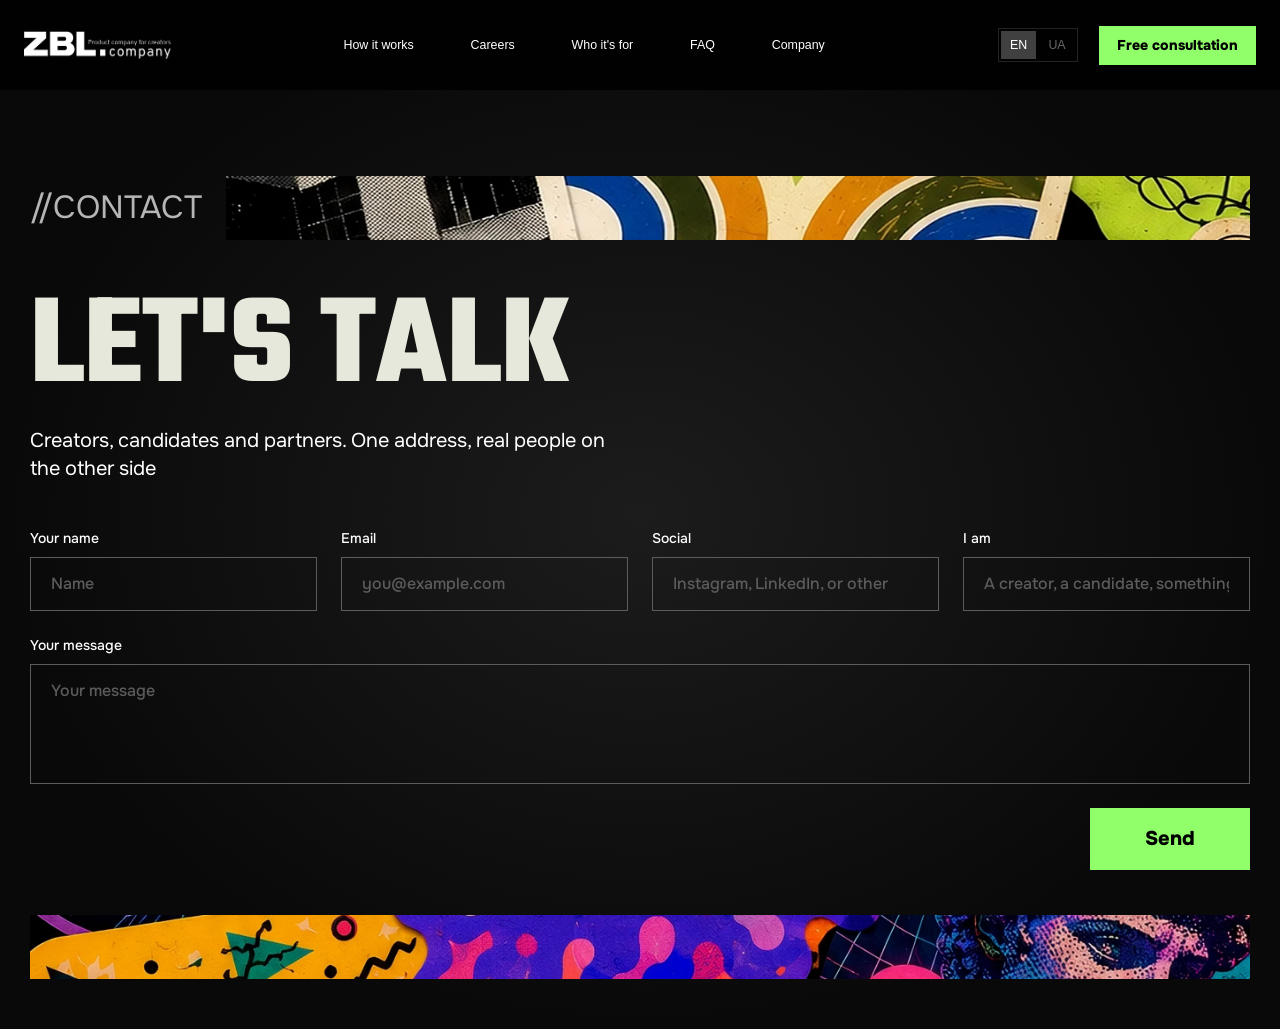
==== contact/index.html @ d1fa13d4 "fddf" ====
<!DOCTYPE html>
<html lang="en">
<head>
    <meta charset="UTF-8">
    <meta name="viewport" content="width=device-width, initial-scale=1.0, viewport-fit=cover">
    <link rel="preconnect" href="https://fonts.googleapis.com">
    <link rel="preconnect" href="https://fonts.gstatic.com" crossorigin>
    <link href="https://fonts.googleapis.com/css2?family=Onest:wght@400;700;800&family=Overpass:wght@300;400&family=Teko:wght@700&display=swap" rel="stylesheet">
    <link rel="stylesheet" href="../css/nullStyle.css">
    <link rel="stylesheet" href="../css/anim.css">
    <link rel="stylesheet" href="./css/main.css">
    <link rel="stylesheet" href="../css/main.css">
    <title>ZBL</title>
</head>
<body>
    <div class="wrapper">
        <header class="s1__header">
      <img class="s1__logo" src="../images/img1.webp" alt="ZBL Company">
      
      <!-- Desktop Navigation -->
      <nav class="s1__nav">
        <a href="#how_it_works" class="s1__nav-link">How it works</a>
        <a href="#careers" class="s1__nav-link">Careers</a>
        <a href="#who_for" class="s1__nav-link">Who it's for</a>
        <a href="#faq" class="s1__nav-link">FAQ</a>
        <a href="#company" class="s1__nav-link">Company</a>
      </nav>

      <div class="s1__header-actions">
        <!-- Desktop Language Switcher -->
        <div class="s1__lang">
          <div class="s1__lang-item s1__lang-item--active">EN</div>
          <div class="s1__lang-item">ua</div>
        </div>
        
        <button class="s1__btn-small magnetic">Free consultation</button>
        
        <!-- Mobile Menu Button -->
        <button class="s1__menu-btn" id="openMobileMenu">
          <span></span><span></span><span></span>
        </button>
      </div>
    </header>

<section class="c-contact">
  <div class="c-contact__inner">
    
    <div class="c-contact__decor">
      <span class="c-contact__tag">//contact</span>
      <picture class="c-contact__line-pic">
        <source media="(min-width: 864px)" srcset="../images/f2.webp">
        <img src="../images/f1.webp" alt="line" class="c-contact__line-img">
      </picture>
    </div>

    <div class="c-contact__content">
      
      <div class="c-contact__text-wrap">
        <h1 class="c-contact__title">let's talk</h1>
        <p class="c-contact__desc">Creators, candidates and partners. One address, real people on the other side</p>
      </div>

      <form class="c-contact__form" id="contactForm">
        
        <div class="c-contact__form-grid">
          <div class="c-contact__field">
            <label class="c-contact__label">Your name</label>
            <input type="text" class="c-contact__input" id="cName" placeholder="Name" required>
          </div>
          
          <div class="c-contact__field">
            <label class="c-contact__label">Email</label>
            <input type="email" class="c-contact__input" id="cEmail" placeholder="you@example.com" required>
          </div>
          
          <div class="c-contact__field">
            <label class="c-contact__label">Social</label>
            <input type="text" class="c-contact__input" id="cSocial" placeholder="Instagram, LinkedIn, or other" required>
          </div>
          
          <div class="c-contact__field">
            <label class="c-contact__label">I am</label>
            <input type="text" class="c-contact__input" id="cRole" placeholder="A creator, a candidate, something else" required>
          </div>
        </div>

        <div class="c-contact__field c-contact__field--full">
          <label class="c-contact__label">Your message</label>
          <textarea class="c-contact__input c-contact__textarea" id="cMessage" placeholder="Your message" required></textarea>
        </div>

        <div class="c-contact__submit-wrap">
          <button type="submit" class="c-contact__btn" id="contactSubmitBtn">Send</button>
        </div>
        
        <div class="c-contact__success-msg" id="contactSuccessMsg" style="display: none;">
          ✅ Your message has been sent successfully!
        </div>
      </form>

    </div>

    <div class="c-contact__decor c-contact__decor--bottom">
      <img src="../images/f1.webp" alt="line" class="c-contact__line-img">
    </div>

  </div>
</section>
    </div>

    <script src="../js/form.js"></script>
    <script src="../js/menu.js"></script>
    <script src="../js/anim.js"></script>
    <script src="../js/lang.js"></script>
</body>
</html>
---- css/nullStyle.css ----
/* =========================
   1. Box sizing
   ========================= */
*,
*::before,
*::after {
  box-sizing: border-box;
}

/* =========================
   2. Remove default margins
   ========================= */
* {
  margin: 0;
  padding: 0;
}

/* =========================
   3. HTML & body defaults
   ========================= */
html {
  height: 100%;
  -webkit-text-size-adjust: 100%;
  scroll-behavior: smooth;
}

body {
  min-height: 100%;
  background-color: #000000;
  line-height: 1.5;
  margin: 0;
  font-family: 'Source Sans 3', sans-serif;
  padding: 0;
  text-rendering: optimizeSpeed;
  -webkit-font-smoothing: antialiased;
}



/* =========================
   4. Media elements
   ========================= */
img,
picture,
video,
canvas,
svg {
  display: block;
  max-width: 100%;
  height: auto;
}

/* =========================
   5. Forms
   ========================= */
input,
button,
textarea,
select {
  font: inherit;
  color: inherit;
  background: none;
  border: none;
  outline: none;
}

button {
  cursor: pointer;
  
}

textarea {
  resize: vertical;
}

/* =========================
   6. Links
   ========================= */
a {
  color: inherit;
  text-decoration: none;
  
}

/* =========================
   7. Lists
   ========================= */
ul,
ol {
  list-style: none;
}

/* =========================
   8. Headings & text
   ========================= */
  h1{
    font-size: inherit;
    font-weight: inherit;
    
  }
 h2, h3, h4, h5, h6 {
  font-size: inherit;
  font-weight: inherit;
  
}


span{
  
}

p {
  overflow-wrap: break-word;
  
}

/* =========================
   9. Tables
   ========================= */
table {
  border-collapse: collapse;
  border-spacing: 0;
}

/* =========================
   10. Accessibility & UX
   ========================= */
:focus-visible {
  outline: 2px solid currentColor;
  outline-offset: 2px;
}

/* =========================
   11. Reduced motion
   ========================= */
@media (prefers-reduced-motion: reduce) {
  *,
  *::before,
  *::after {
    animation-duration: 0.01ms !important;
    animation-iteration-count: 1 !important;
    transition-duration: 0.01ms !important;
    scroll-behavior: auto !important;
  }
}


.wrapper{
  margin: 0 auto;
  display: flex;
  flex-direction: column;
  width: 100%;
  /* max-width: 1440px; */
  justify-content: center;
}


/* =========================================
   MOBILE BUTTON FLASH EFFECT
   ========================================= */
/* Застосовуємо ТІЛЬКИ для пристроїв із тачскріном (телефони/планшети) */
@media (hover: none) {
  
  button, 
  [class*="__btn"] {
    /* Робимо перехід дуже швидким (0.1с) */
    transition: background-color 0.1s ease, color 0.1s ease !important;
    
    /* Прибираємо стандартне напівпрозоре сіре підсвічування на iOS/Android */
    -webkit-tap-highlight-color: transparent; 
  }

  /* Стан у момент самого торкання пальцем */
  button:active, 
  [class*="__btn"]:active {
    background-color: #ffffff !important;
    color: #000000 !important; /* Текст стає чорним, щоб читався на білому тлі */
    
    /* Додаємо легке збільшення або зменшення (за бажанням, можна прибрати) */
    transform: scale(0.98) !important; 
  }
  
}
---- css/anim.css ----
.s1__row--top,
.s1__row--bottom,
.s1__hero-line--light,
.s1__hero-line--green > span,
.s1__hero-icon,
.s1__footer,
.s1__header {
  opacity: 0;
  will-change: transform, opacity;
}

.s1__hero-line--green > span {
  display: inline-block;
}

@keyframes slideFromRight {
  0% { opacity: 0; transform: translateX(60px); }
  100% { opacity: 1; transform: translateX(0); }
}

@keyframes slideFromLeft {
  0% { opacity: 0; transform: translateX(-60px); }
  100% { opacity: 1; transform: translateX(0); }
}

@keyframes fadeScaleIn {
  0% { opacity: 0; transform: scale(0.95); }
  100% { opacity: 1; transform: scale(1); }
}

@keyframes simpleFadeIn {
  0% { opacity: 0; }
  100% { opacity: 1; }
}

.s1__row--top {
  animation: slideFromRight 0.6s cubic-bezier(0.2, 0.8, 0.2, 1) forwards;
}

.s1__row--bottom {
  animation: slideFromLeft 0.6s cubic-bezier(0.2, 0.8, 0.2, 1) forwards;
}

.s1__hero-line--light {
  animation: fadeScaleIn 0.5s cubic-bezier(0.2, 0.8, 0.2, 1) 0.3s forwards;
}

.s1__hero-line--green > span {
  animation: fadeScaleIn 0.5s cubic-bezier(0.2, 0.8, 0.2, 1) 0.5s forwards;
}

.s1__hero-icon {
  animation: simpleFadeIn 0.5s ease-out 0.7s forwards;
  transition: color 0.3s ease, transform 0.6s cubic-bezier(0.4, 0, 0.2, 1); 
}

.s1__footer,
.s1__header {
  animation: simpleFadeIn 0.6s ease-out 0.9s forwards;
}

.s1__hero-icon:hover {
  transform: rotate(360deg);
}


/* Початковий (прихований) стан для всіх ваших заголовків */
.s3__header,
.s5__timeline-header,
.s6__header,
.s9__header-left,
.s10__text-default {
  opacity: 0;
  transform: translateY(30px); /* Зсув вниз, щоб потім виїхати вгору */
  transition: opacity 0.8s ease-out, transform 0.8s ease-out;
  will-change: opacity, transform; /* Оптимізація для браузера */
}

/* Стан після появи на екрані (цей клас додасть JavaScript) */
.s3__header.is-visible,
.s5__timeline-header.is-visible,
.s6__header.is-visible,
.s9__header-left.is-visible,
.s10__text-default.is-visible {
  opacity: 1;
  transform: translateY(0);
}










/* Початковий стан для карток та картинок */
.fade-element {
  opacity: 0;
  transform: translateY(40px);
  /* Плавний перехід для прозорості та позиції */
  transition: opacity 0.7s cubic-bezier(0.25, 1, 0.5, 1), 
              transform 0.7s cubic-bezier(0.25, 1, 0.5, 1);
  will-change: opacity, transform;
}

/* Стан, коли елемент потрапляє у видиму зону екрана */
.fade-element.is-visible {
  opacity: 1;
  transform: translateY(0);
}






/* Базовое состояние для всех анимируемых элементов секции */
.s4-anim {
  opacity: 0;
  will-change: opacity, transform;
  /* Плавный переход длительностью 0.8 сек */
  transition: opacity 0.8s cubic-bezier(0.25, 1, 0.5, 1), 
              transform 0.8s cubic-bezier(0.25, 1, 0.5, 1);
}

/* Мягкое смещение для текста и заголовков */
.s4__title.s4-anim,
.s4__subtitle.s4-anim,
.s4__text.s4-anim,
.s4__stats.s4-anim,
.s4__footer-text.s4-anim {
  transform: translateY(30px);
}

/* Скриншот выезжает снизу с большего расстояния, чтобы подчеркнуть эффект */
.s4__visual.s4-anim {
  transform: translateY(100px);
}

/* Состояние, когда секция появляется на экране */
.s4-anim.is-visible {
  opacity: 1;
  transform: translateY(0);
}

/* --- ПОСЛЕДОВАТЕЛЬНОСТЬ (ЗАДЕРЖКИ) --- */

/* 1. Слово Zubalenok появляется первым (без задержки) */
.s4__title.s4-anim.is-visible { 
  transition-delay: 0s; 
}

/* 2. Сразу после него — подзаголовок */
.s4__subtitle.s4-anim.is-visible { 
  transition-delay: 0.3s; 
}

/* 3. Текст и скриншот появляются одновременно после подзаголовка */
.s4__text.s4-anim.is-visible,
.s4__visual.s4-anim.is-visible { 
  transition-delay: 0.6s; 
}

/* (Дополнительно) Статистика и футер появляются в самом конце */
.s4__stats.s4-anim.is-visible { 
  transition-delay: 1s; 
}
.s4__footer-text.s4-anim.is-visible { 
  transition-delay: 1.2s; 
}




/* 1. Налаштовуємо плавність для картки */
.s9__card {
  transition: transform 0.4s cubic-bezier(0.25, 1, 0.5, 1);
  will-change: transform;
}

/* 2. Ефект при наведенні (ПК) АБО при додаванні класу (Мобайл) */
.s9__card:hover,
.s9__card.is-active {
  transform: scale(1.03);
}

/* 3. Налаштовуємо плавність для іконки */
.s9__icon {
  transition: transform 0.6s cubic-bezier(0.4, 0, 0.2, 1);
  will-change: transform;
}

/* 4. Обертання іконки */
.s9__card:hover .s9__icon,
.s9__card.is-active .s9__icon {
  transform: rotate(360deg);
}

/* Базовий стан для анімації (прихований, зсунутий вправо) */
.s7__item-anim {
  opacity: 0;
  transform: translateX(60px); /* Зсув вправо на 60 пікселів */
  transition: opacity 0.7s cubic-bezier(0.25, 1, 0.5, 1), 
              transform 0.7s cubic-bezier(0.25, 1, 0.5, 1);
  will-change: opacity, transform;
}

/* Стан, коли елемент з'являється на екрані (видимий, на своєму місці) */
.s7__item-anim.is-visible {
  opacity: 1;
  transform: translateX(0);
}




/* Базовий стан для анімації елементів у секції 8 */
.s8-anim {
  opacity: 0;
  transform: translateY(30px); /* Елементи злегка опущені вниз */
  transition: opacity 0.8s cubic-bezier(0.25, 1, 0.5, 1), 
              transform 0.8s cubic-bezier(0.25, 1, 0.5, 1);
  will-change: opacity, transform;
}

/* Стан, коли секція потрапляє на екран */
.s8-anim.is-visible {
  opacity: 1;
  transform: translateY(0);
}

/* --- ПОСЛІДОВНІСТЬ (Затримки) --- */

/* 1. Тег з'являється першим (без затримки) */
.s8__tag.s8-anim.is-visible { 
  transition-delay: 0s; 
}

/* 2. Заголовок одразу за ним */
.s8__title.s8-anim.is-visible { 
  transition-delay: 0.2s; 
}

/* 3. Текст під заголовком */
.s8__desc.s8-anim.is-visible { 
  transition-delay: 0.4s; 
}

/* 4. Кнопка з'являється найостаннішою */
.s8__btn.s8-anim.is-visible { 
  transition-delay: 0.7s; 
}
---- contact/css/main.css ----
.c-contact {
  width: 100%;
  background: radial-gradient(ellipse 50% 50% at 50% 50%, #1C1C1C 0%, #090909 100%);
  font-family: 'Onest', sans-serif;
  display: flex;
  justify-content: center;
  box-sizing: border-box;
  overflow: hidden;
  
  /* Мобільна мінімальна висота (щоб заповнювало екран) */
  min-height: clamp(692px, 216vw, 926px);
  
  /* Відступ зверху великий, щоб не перекривало абсолютну шапку */
  padding: clamp(100px, 20vw, 130px) clamp(24px, 5.6vw, 30px) clamp(45px, 10.5vw, 50px);
}

.c-contact__inner {
  width: 100%;
  max-width: 1380px; /* Трохи менше 1440, як на макеті */
  display: flex;
  flex-direction: column;
  justify-content: space-between;
  gap: clamp(35px, 8vw, 45px);
  box-sizing: border-box;
}

/* =========================================
   DECOR (ТЕГ + ЛІНІЯ)
   ========================================= */
.c-contact__decor {
  display: flex;
  align-items: center;
  gap: clamp(14px, 3.2vw, 24px);
  width: 100%;
}

.c-contact__decor--bottom {
  display: none; /* Ховаємо нижню лінію на мобайлі */
}

.c-contact__tag {
  color: rgba(255, 255, 255, 0.70);
  font-size: clamp(20px, 4.6vw, 32px);
  text-transform: uppercase;
  text-align: right;
  flex-shrink: 0;
}

.c-contact__line-pic {
  flex: 1;
  min-width: 0;
  display: flex;
}

.c-contact__line-img {
  width: 100%;
  height: clamp(26px, 6vw, 41px); 
  object-fit: cover;
  display: block;
}

/* =========================================
   TEXT & FORM CONTENT
   ========================================= */
.c-contact__content {
  display: flex;
  flex-direction: column;
  gap: clamp(24px, 6vw, 45px);
  width: 100%;
}

.c-contact__text-wrap {
  display: flex;
  flex-direction: column;
}

.c-contact__title {
  color: #E6E8DB;
  font-family: 'Teko', sans-serif;
  font-weight: 700;
  text-transform: uppercase;
  margin: 0;
  font-size: clamp(65px, 15vw, 130px);
  line-height: 0.85;
}

.c-contact__desc {
  color: #fff;
  font-weight: 400;
  margin: 0;
  margin-top: clamp(8px, 2vw, 12px);
  font-size: clamp(16px, 3.7vw, 20px);
  line-height: 1.4;
  max-width: 600px;
}

/* Форма */
.c-contact__form {
  display: flex;
  flex-direction: column;
  gap: clamp(14px, 3.2vw, 24px);
  width: 100%;
}

.c-contact__form-grid {
  display: grid;
  grid-template-columns: 1fr; /* На мобайлі 1 колонка */
  gap: clamp(14px, 3.2vw, 24px);
}

.c-contact__field {
  display: flex;
  flex-direction: column;
  gap: 8px;
}

.c-contact__label {
  color: #fff;
  font-size: 14px;
  font-weight: 500;
}

.c-contact__input {
  background: transparent;
  border: 1px solid #5C5C5C;
  color: #fff;
  font-family: 'Onest', sans-serif;
  font-size: 16px;
  font-weight: 500;
  padding: 14px 20px;
  outline: none;
  width: 100%;
  box-sizing: border-box;
  transition: border-color 0.3s ease;
}

.c-contact__input::placeholder {
  color: #5C5C5C;
}

.c-contact__input:focus {
  border-color: #91FF6A;
}

.c-contact__textarea {
  resize: none;
  min-height: clamp(80px, 20vw, 120px);
}

/* Обгортка для кнопки (щоб позиціонувати на ПК) */
.c-contact__submit-wrap {
  display: flex;
  width: 100%;
}

.c-contact__btn {
  background: #91FF6A;
  color: #000;
  font-family: 'Onest', sans-serif;
  font-weight: 800;
  font-size: 20px;
  padding: 16px 55px;
  border: none;
  cursor: pointer;
  transition: background 0.3s ease, opacity 0.3s ease;
  width: 100%;
  display: inline-flex;
  justify-content: center;
  align-items: center;
}

.c-contact__btn:disabled {
  opacity: 0.7;
  cursor: not-allowed;
}

.c-contact__success-msg {
  color: #91FF6A;
  font-size: 16px;
  font-weight: 700;
  text-align: center;
  padding-top: 10px;
}


/* =========================================
   DESKTOP (від 864px та вище)
   ========================================= */
@media (min-width: 864px) {
  
  .c-contact {
    /* Підганяємо відступи під десктопний макет */
    padding: 176px 30px 50px 30px; 
    min-height: 100vh;
  }

  .c-contact__inner {
    height: 100%;
    justify-content: space-between;
  }

  .c-contact__title {
    line-height: 1; /* Робимо рівніше вирівнювання літер */
  }

  .c-contact__form-grid {
    /* МАГІЯ ПК: 4 колонки в один ряд! */
    grid-template-columns: repeat(4, 1fr);
  }

  .c-contact__submit-wrap {
    /* Кнопка на десктопі притиснута до правого краю */
    justify-content: flex-end; 
  }

  .c-contact__btn {
    width: auto; /* Скидаємо 100% ширину на ПК */
  }

  .c-contact__decor--bottom {
    /* Показуємо нижню лінію тільки на ПК */
    display: flex; 
  }

  .c-contact__line-img {
     /* Десктопна висота картинки-лінії */
     height: clamp(40px, 5vw, 82px);
  }
  
  .c-contact__success-msg {
    text-align: right;
  }
}
---- css/main.css ----
.s1 {
  width: 100%;
  margin: 0 auto;
  display: flex;
  flex-direction: column;
  font-family: 'Onest', sans-serif;
  background-color: #000;
}

/* Базовий клас для елементів-магнітів */
.magnetic {
  display: inline-block; /* Або flex/block, головне щоб елемент мав фізичні розміри */
  will-change: transform;
  /* Плавне повернення з ефектом легкого відскоку */
  transition: transform 0.4s cubic-bezier(0.175, 0.885, 0.32, 1.275);
}

/* Цей клас додається через JS, коли курсор рухається по елементу. 
   Ми прискорюємо транзишн, щоб елемент не "відставав" від курсора */
.magnetic.is-moving {
  transition: transform 0.1s ease-out;
}

.s1__hero-wrapper {
  background: radial-gradient(ellipse 50% 50% at 50% 50%, #1C1C1C 0%, #090909 100%);
  padding: 110px clamp(18px, 5.6vw, 24px) clamp(33.6px, 10.51vw, 45px);
  display: flex;
  flex-direction: column;
  justify-content: space-between;
  min-height: clamp(692px, 216.35vw, 926px);
  overflow: hidden;
}

.s1__header {
    display: flex;
    justify-content: space-between;
    align-items: center;
    width: 100%;
    position: fixed;
    top: 0;
    left: 0;
    z-index: 99;
    
    /* Додаємо box-sizing, щоб висота рахувалася разом з паддінгами */
    box-sizing: border-box;
    
    /* Зверху: системний відступ, по боках: ваш clamp, знизу: 0 */
    padding: env(safe-area-inset-top) clamp(18px, 5.6vw, 24px) 0;
    
    background-color: #000000de;
    backdrop-filter: blur(10px);
    
    /* Загальна висота = ваші 80px + висота "чубчика" iPhone */
    height: calc(80px + env(safe-area-inset-top));
}

.s1__nav, .s1__lang {
  display: none;
}

.s1__logo {
  height: clamp(20px, 6.3vw, 27px);
  object-fit: contain;
}

.s1__header-actions {
  display: flex;
  align-items: center;
  gap: clamp(3px, 0.93vw, 4px);
}

.s1__btn-small {
  background: #91FF6A;
  color: #000;
  font-size: clamp(10.5px, 3.27vw, 14px);
  font-family: 'Onest', sans-serif;
  font-weight: 800;
  padding: clamp(7.5px, 2.33vw, 10px) clamp(10.5px, 3.27vw, 14px);
  border: none;
  cursor: pointer;
  display: flex;
  justify-content: center;
  align-items: center;
}

.s1__menu-btn {
  width: clamp(28px, 8.87vw, 38px);
  height: clamp(28px, 8.87vw, 38px);
  background: #404040;
  border: none;
  display: flex;
  flex-direction: column;
  justify-content: center;
  align-items: center;
  gap: clamp(3.7px, 1.16vw, 5px);
  cursor: pointer;
  padding: 0;
}

.s1__menu-btn span {
  width: clamp(13.5px, 4.2vw, 18px);
  height: 2px;
  background: #fff;
  display: block;
}

.s1__hero-content {
  display: flex;
  flex-direction: column;
  gap: clamp(26px, 8.17vw, 35px);
  margin: clamp(30px, 9.34vw, 40px) 0;
}

.s1__row {
  display: flex;
  align-items: center;
  gap: clamp(10.5px, 3.27vw, 14px);
  width: 100%;
}

.s1__row-text {
  flex: 1 1 0;
  color: #fff;
  font-size: clamp(15px, 4.67vw, 20px);
  font-weight: 400;
  line-height: 1.25;
}

.s1__row-text strong {
  font-weight: 700;
}

.s1__row-text--right {
  text-align: right;
}

.s1__row-text--left {
  text-align: left;
}

.s1__row-pic {
  flex: 1 1 0;
  min-width: 0;
}

.s1__row-img {
  width: 100%;
  height: clamp(61px, 19.15vw, 82px);
  object-fit: cover;
  display: block;
}

.s1__hero {
  display: block;
  width: 100%;
  position: relative;
}

.s1__hero-line {
  font-family: 'Teko', sans-serif;
  font-size: clamp(48.6px, 15.18vw, 65px);
  font-weight: 700;
  line-height: 0.85;
  text-transform: uppercase;
  display: inline;
  transition: color 0.3s ease;
}

.s1__hero-line--light {
  color: #E6E8DB;
}

.s1__hero-line--green {
  color: #91FF6A;
  transition: color 0.3s ease;
}

.s1__hero-line--green span {
  display: block;
}

.s1__hero-icon {
  width: clamp(33px, 10.28vw, 44px);
  height: clamp(33px, 10.28vw, 44px);
  margin-left: clamp(6px, 2vw, 12px);
  margin-right: 0;
  display: inline-block;
  vertical-align: middle;
  position: relative;
  top: -4px;
  object-fit: contain;
  transition: transform 0.6s cubic-bezier(0.25, 1, 0.5, 1);
  will-change: transform;
  cursor: pointer;
}

.s1__footer {
  display: flex;
  flex-direction: column;
  gap: clamp(18px, 5.6vw, 24px);
  width: 100%;
}

.s1__desc {
  font-size: clamp(12px, 3.73vw, 16px);
  line-height: 1.4;
  color: #fff;
  margin: 0;
}

.s1__desc strong {
  font-weight: 700;
}

.s1__desc span {
  color: rgba(255, 255, 255, 0.70);
  font-weight: 400;
  display: block;
  margin-top: clamp(3.7px, 1.16vw, 5px);
}

.s1__btn-large {
  background: #91FF6A;
  color: #000;
  font-size: clamp(15px, 4.67vw, 20px);
  font-family: 'Onest', sans-serif;
  font-weight: 800;
  padding: clamp(12px, 3.73vw, 16px) clamp(24px, 7.47vw, 32px);
  border: none;
  display: inline-flex;
  justify-content: center;
  align-items: center;
  gap: clamp(10.5px, 3.27vw, 14px);
  width: 100%;
  cursor: pointer;
}

.s1__btn-square {
  width: clamp(10.5px, 3.27vw, 14px);
  height: clamp(10.5px, 3.27vw, 14px);
}

.s1__mobile-menu {
  position: fixed;
  top: 0;
  left: 0;
  width: 100vw;
  height: 100vh;
  background: #91FF6A;
  z-index: 9999;
  display: flex;
  flex-direction: column;
  justify-content: space-between;
  box-sizing: border-box;
  padding: clamp(33.6px, 10.51vw, 45px) clamp(18px, 5.6vw, 24px);
  transform: translateX(200%);
  transition: transform 0.4s cubic-bezier(0.4, 0, 0.2, 1);
}

.s1__mobile-menu.is-open {
  transform: translateX(0);
}

.s1__mobile-header {
  display: flex;
  justify-content: space-between;
  align-items: center;
  width: 100%;
}

.s1__mobile-brand {
  position: relative;
  width: clamp(125.5px, 39.25vw, 168px);
  height: clamp(23px, 7.24vw, 31px);
}

.s1__mobile-brand-title {
  position: absolute;
  left: clamp(72.5px, 22.66vw, 97px);
  top: clamp(10.5px, 3.27vw, 14px);
  color: #000;
  font-size: clamp(11.6px, 3.64vw, 15.6px);
  font-family: 'Overpass', sans-serif;
  letter-spacing: clamp(0.81px, 0.25vw, 1.09px);
  line-height: 1.25;
}

.s1__mobile-brand-desc {
  position: absolute;
  left: clamp(54.5px, 17.05vw, 73px);
  top: clamp(7.5px, 2.33vw, 10px);
  width: clamp(71px, 22.19vw, 95px);
  color: #000;
  font-size: clamp(5.4px, 1.68vw, 7.21px);
  font-family: 'Overpass', sans-serif;
  font-weight: 300;
  line-height: 0.9;
}

.s1__mobile-brand-dot {
  position: absolute;
  left: clamp(65px, 20.32vw, 87px);
  top: clamp(15.7px, 4.9vw, 21px);
  width: clamp(4.5px, 1.4vw, 6px);
  height: clamp(5.2px, 1.63vw, 7px);
  background: #000;
}

.s1__mobile-close {
  background: #000;
  border: none;
  width: clamp(33.6px, 10.51vw, 45px);
  height: clamp(33.6px, 10.51vw, 45px);
  display: flex;
  justify-content: center;
  align-items: center;
  position: relative;
  cursor: pointer;
}

.s1__mobile-close span {
  position: absolute;
  width: clamp(13.4px, 4.2vw, 18px);
  height: 2px;
  background: #fff;
}

.s1__mobile-close span:nth-child(1) {
  transform: rotate(45deg);
}

.s1__mobile-close span:nth-child(2) {
  transform: rotate(-45deg);
}

.s1__mobile-nav {
  display: flex;
  flex-direction: column;
  /* 
    Змінили vw на dvh (висота екрана). 
    Мінімальне значення я трохи зменшив (до 20px або 24px), 
    щоб на маленьких екранах (наприклад, iPhone SE) меню точно влізло по висоті.
  */
  gap: clamp(24px, 5dvh, 45px);
  width: 100%;
}

.s1__mobile-link {
  display: flex;
  justify-content: space-between;
  align-items: center;
  text-decoration: none;
  width: 100%;
}

.s1__mobile-link-text {
  color: #000;
  font-family: 'Teko', sans-serif;
  font-weight: 700;
  font-size: clamp(30px, 9.34vw, 40px);
  text-transform: uppercase;
  line-height: 1.25;
}

.s1__mobile-link-square {
  width: clamp(18px, 5.6vw, 24px);
  height: clamp(18px, 5.6vw, 24px);
  outline-offset: clamp(-1.5px, -0.46vw, -2px);
}

.s1__mobile-lang-wrap {
  display: flex;
  width: 100%;
  padding: clamp(3px, 0.93vw, 4px);
  outline: 1px solid rgba(0, 0, 0, 0.60);
  outline-offset: -1px;
  gap: clamp(3px, 0.93vw, 4px);
  box-sizing: border-box;
}

.s1__mobile-lang-btn {
  flex: 1;
  height: clamp(23px, 7.24vw, 31px);
  display: flex;
  justify-content: center;
  align-items: center;
  font-family: 'Onest', sans-serif;
  font-size: clamp(15px, 4.67vw, 20px);
  font-weight: 500;
  text-transform: uppercase;
  color: #000;
  cursor: pointer;
}

.s1__mobile-lang-btn--active {
  background: #000;
  color: #fff;
}

@media (min-width: 864px) {
  .s1__mobile-menu {
    display: none !important;
  }

  .s1__mobile-br {
    display: none;
  }

  .s1__hero-wrapper {
    min-height: clamp(614.4px, 65.11vw, 924px);
    padding: 160px clamp(18px, 2.08vw, 30px) clamp(18px, 2.08vw, 30px) clamp(18px, 2.08vw, 30px);
    position: relative;
    justify-content: space-between;
  }

  .s1__header {
    width: 100%;
    align-items: center;
    height: 90px;
  }

  .s1__logo {
    height: clamp(18.6px, 2.15vw, 31px);
  }

  .s1__nav {
    display: flex;
    gap: clamp(38.4px, 4.44vw, 64px);
  }

  .s1__nav-link {
    color: #fff;
    font-size: clamp(11.2px, 0.97vw, 14px);
    font-weight: 300;
    text-decoration: none;
    transition: all .3s;
  }

  .s1__nav-link:hover{
    color: #91FF6A;
  }

  .s1__header-actions {
    gap: clamp(14.4px, 1.67vw, 24px);
  }

  .s1__menu-btn {
    display: none;
  }

  .s1__lang {
    display: flex;
    gap: clamp(2.4px, 0.28vw, 4px);
    padding: clamp(2.4px, 0.28vw, 4px);
    outline: 1px solid rgba(255, 255, 255, 0.13);
    outline-offset: -1px;
    align-items: center;
  }

  .s1__lang-item {
    height: clamp(18.6px, 2.15vw, 31px);
    padding: clamp(3.6px, 0.42vw, 6px) clamp(6px, 0.69vw, 10px);
    color: #fff;
    font-size: clamp(11.2px, 0.97vw, 14px);
    font-weight: 500;
    text-transform: uppercase;
    display: flex;
    justify-content: center;
    align-items: center;
    cursor: pointer;
  }

  .s1__lang-item--active {
    background: #404040;
  }

  .s1__lang-item:not(.s1__lang-item--active) {
    opacity: 0.40;
    border-radius: 100px;
  }

  .s1__btn-small {
    padding: clamp(6px, 0.69vw, 10px) clamp(12px, 1.39vw, 20px);
    font-size: clamp(12.8px, 1.11vw, 16px);
  }

  .s1__hero-content {
    margin: 0;
    gap: clamp(20px, calc(9.55vw - 62.5px), 75px);
    width: 100%;
    height: 100%;
    align-items: flex-start;
  }

  .s1__row {
    gap: clamp(14.4px, 1.67vw, 24px);
  }

  .s1__row-text {
    font-size: clamp(19.2px, 2.22vw, 32px);
    line-height: normal;
  }

  .s1__row-text--right {
    flex: none;
    width: clamp(245.4px, 28.4vw, 409px);
  }

  .s1__row-text--fixed {
    flex: none;
    width: clamp(200.4px, 23.19vw, 334px);
  }

  .s1__row-pic {
    flex: 1;
  }

  .s1__row-img {
    height: clamp(49.2px, 5.69vw, 82px);
    width: 100%;
  }

  .s1__hero {
    display: flex;
    flex-direction: column;
  }

  .s1__hero-line {
    font-size: clamp(78px, 9.03vw, 130px);
    line-height: 1;
    display: flex;
    align-items: center;
    flex-wrap: wrap;
  }

  .s1__hero-line--green span {
    display: inline;
  }

  .s1__hero-icon {
    width: clamp(31px, 7.11vw, 115px);
    height: clamp(31px, 7.11vw, 115px);
    margin-left: 0;
    margin-right: clamp(27px, 3.12vw, 45px);
    display: block;
    top: 0;
  }

  .s1__footer {
    flex-direction: row;
    align-items: center;
    gap: clamp(66px, 7.64vw, 110px);
    margin: 0 auto;
  }

  .s1__desc {
    flex: 1;
    font-size: clamp(12px, 1.39vw, 20px);
  }

  .s1__btn-large {
    width: auto;
    font-size: clamp(12px, 1.39vw, 20px);
    padding: clamp(9.6px, 1.11vw, 16px) clamp(19.2px, 2.22vw, 32px);
  }
}



.s2 {
  width: 100%;
  margin: 0 auto -2px auto;
  background: #fff;
  box-sizing: border-box;
  font-family: 'Onest', sans-serif;
  
  /* Мобільні відступи (clamp від 320px до 440px) */
  padding: clamp(32.7px, 10.22vw, 45px) clamp(17.4px, 5.45vw, 24px);
  
  display: flex;
  justify-content: center;
  align-items: flex-start;
  gap: clamp(17.4px, 5.45vw, 24px);
}

.s2__item {
  flex: 1 1 0;
  display: flex;
  flex-direction: column;
  justify-content: flex-start;
  align-items: center;
}

.s2__num {
  font-variant-numeric: tabular-nums;
  text-align: center;
  color: #57CC2D;
  font-family: 'Teko', sans-serif;
  font-weight: 700;
  text-transform: lowercase;
  
  /* Мобільні розміри шрифтів (clamp від 320px до 440px) */
  font-size: clamp(25.4px, 7.95vw, 35px);
  line-height: clamp(32.7px, 10.22vw, 45px);
}

.s2__num--uc {
  text-transform: uppercase;
}

.s2__text {
  text-align: center;
  color: #000;
  font-weight: 400;
  
  /* Мобільні розміри тексту (clamp від 320px до 440px) */
  font-size: clamp(10.1px, 3.18vw, 14px);
}

/* Приховуємо перенос рядка на мобільних, оскільки його там немає в дизайні */
.s2__br-desk {
  display: none;
}


/* =========================================
   DESKTOP (від 864px та вище)
   Усі значення використовують clamp(min@864, vw@1440, max@1440)
   ========================================= */
@media (min-width: 864px) {
  .s2 {
    background: #FEFEFF;
    padding: clamp(36px, 4.16vw, 60px) clamp(18px, 2.08vw, 30px);
    justify-content: space-between;
    align-items: center;
    gap: 0; /* Flex space-between розкидає елементи автоматично */
  }

  .s2__item {
    flex: unset;
    flex-direction: row;
    align-items: center;
    gap: clamp(8.4px, 0.97vw, 14px); /* Відстань між цифрою і текстом */
  }

  .s2__num {
    text-align: left;
    font-size: clamp(38.4px, 4.44vw, 64px);
    line-height: normal;
  }

  .s2__text {
    text-align: left;
    opacity: 0.70;
    font-size: clamp(12px, 1.38vw, 20px);
  }

  /* Показуємо перенос рядка для десктопу (як у макеті) */
  .s2__br-desk {
    display: block;
  }
}




.s3 {
  width: 100%;
  margin: 0 auto;
  font-family: 'Onest', sans-serif;
  background-color: #000;
  box-sizing: border-box;
  
  /* Мобільні параметри секції */
  padding: clamp(32.7px, 10.22vw, 45px) clamp(17.4px, 5.45vw, 24px);
  background-image: url(../images/fon-m.webp);
  background-size: contain;
  background-position: center;
  background-repeat: repeat-x;
  max-width: 100% !important; 
  
  display: flex;
  flex-direction: column;
  gap: clamp(23.2px, 7.27vw, 32px);
}

/* =========================================
   HEADER (Мобільний)
   ========================================= */
.s3__header {
  display: flex;
  flex-direction: column;
  gap: clamp(5.8px, 1.81vw, 8px);
}

.s3__title-wrap {
  display: flex;
  flex-direction: column;
  gap: clamp(5.8px, 1.81vw, 8px);
}

.s3__tag {
  color: #fff;
  opacity: 0.70;
  font-size: clamp(10.1px, 3.18vw, 14px);
  text-transform: uppercase;
  text-align: center;
  display: inline-flex;
  justify-content: center;
  align-self: flex-start;
}

.s3__title {
  color: #fff;
  font-family: 'Teko', sans-serif;
  font-weight: 700;
  text-transform: uppercase;
  margin: 0;
  font-size: clamp(36.3px, 11.36vw, 50px);
  line-height: 1;
}

.s3__desc {
  color: #fff;
  font-weight: 400;
  margin: 0;
  font-size: clamp(11.6px, 3.63vw, 16px);
}

/* =========================================
   GRID & CARDS (Мобільний - Flexbox)
   ========================================= */
.s3__grid {
  display: flex;
  flex-wrap: wrap;
  align-items: stretch;
  gap: clamp(15.2px, 4.77vw, 21px) clamp(5.8px, 1.81vw, 8px);
}

/* 
  Робимо так, щоб ряди зникли для Flexbox на мобільному. 
  Це дозволить мобільним елементам вишукуватись за властивістю order.
*/
.s3__row {
  display: contents; 
}

.s3__card {
  padding: clamp(17.4px, 5.45vw, 24px) clamp(10.1px, 3.18vw, 14px);
  display: flex;
  flex-direction: column;
  gap: clamp(17.4px, 5.45vw, 24px);
  box-sizing: border-box;
}

.s3__card--filled { background: rgba(61, 61, 61, 0.62); }
.s3__card--outline {
  outline: 1px solid #fff;
  outline-offset: -1px;
}

.s3__card-num {
  color: #fff;
  font-family: 'Teko', sans-serif;
  font-weight: 700;
  letter-spacing: clamp(0.93px, 0.29vw, 1.28px);
  line-height: 1;
  font-size: clamp(23.2px, 7.27vw, 32px);
}

.s3__card-content {
  display: flex;
  flex-direction: column;
  gap: clamp(5.8px, 1.81vw, 8px);
}

.s3__card-title {
  color: #fff;
  font-weight: 700;
  margin: 0;
  font-size: clamp(14.5px, 4.54vw, 20px);
}

.s3__card-text {
  color: #fff;
  opacity: 0.70;
  font-weight: 400;
  margin: 0;
  font-size: clamp(10.1px, 3.18vw, 14px);
}

.s3__pic {
  display: flex;
  position: relative;
  overflow: hidden;
  margin: 0;
}

.s3__img {
  width: 100%;
  height: 100%;
  object-fit: cover;
}

/* Строге позиціонування під мобільний скрін */
.s3__card--01 { 
  width: calc(100% - clamp(68.3px, 21.36vw, 94px) - clamp(5.8px, 1.81vw, 8px)); 
  flex: none; 
  order: 1; 
}
.s3__pic--1 { 
  width: clamp(68.3px, 21.36vw, 94px); 
  flex: none; 
  order: 2; 
}

.s3__card--02 { 
  width: 100%; 
  flex: none; 
  order: 3; 
}

.s3__pic--2 { 
  width: clamp(108.3px, 33.86vw, 149px); 
  flex: none; 
  order: 4; 
}
.s3__card--03 { 
  width: calc(100% - clamp(108.3px, 33.86vw, 149px) - clamp(5.8px, 1.81vw, 8px)); 
  flex: none; 
  order: 5; 
}

/* Віднімаємо рівно половину gap щоб влізло рівно в один ряд */
.s3__card--04 { 
  width: calc(50% - clamp(2.9px, 0.905vw, 4px)); 
  flex: none; 
  order: 6; 
}
.s3__card--05 { 
  width: calc(50% - clamp(2.9px, 0.905vw, 4px)); 
  flex: none; 
  order: 7; 
}


/* =========================================
   DESKTOP (від 864px та вище - Чистий Flexbox)
   ========================================= */
@media (min-width: 864px) {
  .s3 {
    padding: clamp(48px, 5.55vw, 80px) clamp(18px, 2.08vw, 30px);
    background-image: url(../images/fon-d.webp);
  }

  /* Header Desktop */
  .s3__header { gap: clamp(8.4px, 0.97vw, 14px); }
  .s3__title-wrap { gap: clamp(14.4px, 1.66vw, 24px); }
  .s3__tag { font-size: clamp(9.6px, 1.11vw, 16px); }
  .s3__title { font-size: clamp(51px, 5.9vw, 85px); }
  .s3__desc { font-size: clamp(12px, 1.38vw, 20px); }

  /* Flexbox Grid Desktop */
  .s3__grid {
    display: flex;
    flex-direction: column; /* Сітка стає стовпчиком для 3 рядів */
    gap: clamp(12.6px, 1.45vw, 21px);
  }

  /* Повертаємо рядам їхні властивості на ПК */
  .s3__row {
    display: flex;
    flex-direction: row;
    align-items: stretch;
    gap: clamp(9px, 1.04vw, 15px);
    width: 100%;
  }

  /* РОЗПОДІЛ РЯДІВ ЗА ДИЗАЙНОМ */
  .s3__row--1 { justify-content: flex-end; }       /* Перша полоса строго вправо */
  .s3__row--2 { justify-content: flex-start; }     /* Друга полоса строго вліво */
  .s3__row--3 { justify-content: space-between; }  /* Третя розкинута по краях */

  /* Скидання мобільних параметрів для карток */
  .s3__card {
    padding: clamp(19.2px, 2.22vw, 32px);
    gap: clamp(19.2px, 2.22vw, 32px);
    order: 0 !important; /* Відключаємо мобільний порядок */
  }

  .s3__card-num {
    letter-spacing: clamp(1.44px, 0.16vw, 2.40px);
    font-size: clamp(36px, 4.16vw, 60px);
  }
  .s3__card-title { font-size: clamp(14.4px, 1.66vw, 24px); }
  .s3__card-text { font-size: clamp(12px, 1.38vw, 20px); }
  .s3__card-content--w410 { max-width: clamp(246px, 28.47vw, 410px); }

  /* ==========================================
     СТРОГІ ШИРИНИ ПІД ДЕСКТОП (max 473px / 528px)
     ========================================== */
  
  /* Картки 01, 02, 03, 04 - макс 473px на великих екранах */
  .s3__card--01,
  .s3__card--02,
  .s3__card--03,
  .s3__card--04 { 
    width: clamp(283px, 32.84vw, 473px); 
    flex: none; 
  }

  /* Картка 05 - макс 528px */
  .s3__card--05 { 
    width: clamp(316px, 36.66vw, 528px); 
    flex: none; 
  }

  /* Картинки */
  .s3__pic--1 { 
    width: clamp(155.4px, 17.98vw, 259px); 
    flex: none; 
    order: 0 !important; 
  }
  
  .s3__pic--2 { 
    width: clamp(206.4px, 23.88vw, 344px); 
    flex: none; 
    order: 0 !important; 
  }
}





.s4 {
  width: 100%;
  margin: -2px auto 0 auto;
  background: #fff;
  box-sizing: border-box;
  font-family: 'Onest', sans-serif;
  
  /* Мобільні параметри секції */
  padding: clamp(33.6px, 10.51vw, 45px) clamp(18px, 5.61vw, 24px);
  
  /* Grid розкладка для мобілки */
  display: grid;
  grid-template-columns: clamp(136.8px, 42.75vw, 183px) 1fr;
  column-gap: clamp(10.5px, 3.27vw, 14px);
}

/* =========================================
   MOBILE FIRST (до 863px)
   ========================================= */
.s4__header {
  grid-column: 1 / -1; /* Займає всі колонки */
  text-align: right;
  display: flex;
  flex-direction: column;
  margin-bottom: clamp(18px, 5.61vw, 24px);
}

.s4__title {
  font-family: 'Teko', sans-serif;
  color: #57CC2D;
  font-weight: 700;
  text-transform: uppercase;
  font-size: clamp(37.4px, 11.68vw, 50px);
  line-height: 1;
  margin: 0;
}

.s4__subtitle {
  font-family: 'Teko', sans-serif;
  color: #000;
  font-weight: 700;
  font-size: clamp(23.9px, 7.47vw, 32px);
  line-height: 1;
  margin: 0;
}

.s4__text {
  grid-column: 1 / -1;
  display: flex;
  flex-direction: column;
  gap: clamp(6px, 1.87vw, 8px);
  margin-bottom: clamp(6px, 1.87vw, 8px);
}

.s4__text-p {
  color: #000;
  font-size: clamp(12px, 3.73vw, 16px);
  margin: 0;
}
.s4__text-p strong { font-weight: 700; }

.s4__visual {
  grid-column: 1 / 2; /* Зліва на мобільному */
  position: relative;
  width: 100%;
  height: clamp(251px, 78.5vw, 336px);
  margin-bottom: clamp(6px, 1.87vw, 8px);
}

.s4__visual-overlay {
  position: absolute;
  inset: 0;
  z-index: 1;
}

.s4__visual-pic, .s4__img {
  display: block;
  width: 100%;
  height: 100%;
  object-fit: contain;
  position: relative;
  z-index: 0;
}

.s4__stats {
  grid-column: 2 / 3; /* Справа від картинки на мобільному */
  display: flex;
  flex-direction: column;
  gap: clamp(10.5px, 3.27vw, 14px);
  margin-bottom: clamp(6px, 1.87vw, 8px);
}

.s4__stat-card {
  flex: 1;
  background: rgba(237, 237, 237, 0.29);
  padding: clamp(6px, 1.87vw, 8px);
  display: flex;
  flex-direction: column;
  align-items: center;
  justify-content: center;
  gap: clamp(6px, 1.87vw, 8px);
}

.s4__stat-title {
  font-size: clamp(9px, 2.8vw, 12px);
  font-weight: 700;
  text-transform: uppercase;
  color: #000;
  text-align: center;
}

.s4__stat-val {
  font-size: clamp(12px, 3.73vw, 16px);
  font-weight: 700;
  color: #31BB00;
  text-align: center;
}

.s4__footer-text {
  grid-column: 1 / -1;
  color: #000;
  font-size: clamp(12px, 3.73vw, 16px);
  margin: 0;
}
.s4__footer-text strong { font-weight: 700; }

/* =========================================
   DESKTOP (від 864px та вище)
   ========================================= */
@media (min-width: 864px) {
  .s4 {
    padding: clamp(48px, 5.55vw, 80px) clamp(18px, 2.08vw, 30px);
    grid-template-columns: clamp(275.4px, 31.87vw, 459px) 1fr;
    column-gap: clamp(27px, 3.12vw, 45px);
  }
  
  .s4__visual {
    grid-column: 1 / 2;
    grid-row: 1 / 5; /* Розтягуємо картинку на всі ряди зліва */
    height: clamp(451.2px, 52.22vw, 752px);
    margin-bottom: 0;
  }

  .s4__header {
    grid-column: 2 / 3;
    grid-row: 1;
    margin-bottom: clamp(19.2px, 2.22vw, 32px);
  }
  .s4__title { font-size: clamp(66px, 7.63vw, 110px); }
  .s4__subtitle { font-size: clamp(51px, 5.9vw, 85px); }

  .s4__text {
    grid-column: 2 / 3;
    grid-row: 2;
    text-align: right;
    gap: clamp(8.4px, 0.97vw, 14px);
    margin-bottom: clamp(36px, 4.16vw, 60px);
  }
  .s4__text-p { font-size: clamp(12px, 1.38vw, 20px); }

  .s4__stats {
    grid-column: 2 / 3;
    grid-row: 3;
    flex-direction: row; /* На десктопі картки в ряд */
    gap: clamp(14.4px, 1.66vw, 24px);
    margin-bottom: clamp(19.2px, 2.22vw, 32px);
  }
  
  .s4__stat-card { padding: clamp(8.4px, 0.97vw, 14px); }
  .s4__stat-title { font-size: clamp(8.4px, 0.97vw, 14px); }
  .s4__stat-val { font-size: clamp(12px, 1.38vw, 20px); }

  .s4__footer-text {
    grid-column: 2 / 3;
    grid-row: 4;
    text-align: right;
    font-size: clamp(12px, 1.38vw, 20px);
  }
}



.s5 {
  width: 100%;
  margin: 0 auto;
  font-family: 'Onest', sans-serif;
  box-sizing: border-box;
  background-image: url(../images/fon-o.webp);
  background-size: cover;
  background-position: center;
  overflow: hidden;
}

.s5__text-green { color: #91FF6A; }

/* CTA СЕКЦІЯ */
.s5__cta {
  width: 100%;
  display: flex;
  flex-direction: column;
  justify-content: flex-start;
  align-items: center;
  background-position: center;
  background-size: cover;
  padding: clamp(45px, 14vw, 60px) clamp(18px, 5.6vw, 24px) clamp(33.7px, 10.5vw, 45px);
  gap: clamp(24px, 7.47vw, 32px);
}
.s5__cta-header { display: flex; flex-direction: column; align-items: center; gap: clamp(6px, 1.87vw, 8px); width: 100%; }
.s5__cta-title { color: #fff; font-family: 'Teko', sans-serif; font-weight: 700; text-align: center; margin: 0; font-size: clamp(37.5px, 11.68vw, 50px); line-height: 1; }
.s5__cta-action { display: flex; flex-direction: column; align-items: center; gap: clamp(24px, 7.47vw, 32px); width: 100%; }
.s5__cta-desc { color: #fff; font-weight: 400; text-align: center; margin: 0; font-size: clamp(18px, 5.6vw, 24px); }

.s5__btn {
  background: #91FF6A; color: #000; font-weight: 800; font-family: 'Onest', sans-serif;
  border: none; cursor: pointer; display: inline-flex; justify-content: center; align-items: center;
  font-size: clamp(15px, 4.67vw, 20px);
  padding: clamp(12px, 3.73vw, 16px) clamp(41.2px, 12.85vw, 55px);
  gap: clamp(10.5px, 3.27vw, 14px);
  width: 100%;
}
.s5__btn-icon { display: flex; align-items: center; justify-content: center; }

/* TIMELINE СЕКЦІЯ */
.s5__timeline {
  width: 100%; display: flex; flex-direction: column;
  background-position: center; background-size: cover; overflow: hidden;
  padding: clamp(33.7px, 10.5vw, 45px) clamp(18px, 5.6vw, 24px) 70px clamp(18px, 5.6vw, 24px);
  gap: clamp(24px, 7.47vw, 32px);
}
.s5__timeline-info { display: flex; flex-direction: column; gap: clamp(6px, 1.87vw, 8px); }
.s5__timeline-header { display: flex; flex-direction: column; gap: clamp(6px, 1.87vw, 8px); }
.s5__timeline-tag { color: #fff; opacity: 0.70; font-size: clamp(10.5px, 3.27vw, 14px); text-transform: uppercase; text-align: left; }
.s5__timeline-title { color: #fff; font-family: 'Teko', sans-serif; font-weight: 700; margin: 0; font-size: clamp(37.5px, 11.68vw, 50px); line-height: 1; }
.s5__timeline-desc { color: #fff; opacity: 0.70; font-weight: 400; margin: 0; font-size: clamp(12px, 3.73vw, 16px); }


/* =========================================
   НАТИВНИЙ АКОРДЕОН (Замість Swiper)
   ========================================= */
.s5__slider {
  width: 100%;
  display: flex;
  flex-direction: column;
  overflow: hidden; /* Ховаємо все, що вилазить за межі контейнера */
}

.s5__slider-wrapper {
  display: flex;
  align-items: stretch;
  gap: clamp(8px, 2.5vw, 14px);
  
  /* ТУТ ГОЛОВНА ЗМІНА: Забираємо скрол, робимо ширину під контент */
  width: max-content; 
  position: relative;
  
  /* Анімація зсуву треку має співпадати з анімацією ширини картки (0.5s) */
  transition: transform 0.5s cubic-bezier(0.4, 0, 0.2, 1);
}
.s5__slider-wrapper::-webkit-scrollbar { display: none; }

.s5__card {
  /* Фіксована висота (як ти просив, щоб не було стрибків) */
  height: clamp(380px, 90vw, 484px); 
  display: flex;
  flex-direction: column;
  box-sizing: border-box;
  outline: 1px solid #fff;
  outline-offset: -1px;
  background: transparent;
  padding: clamp(24px, 7.47vw, 32px);
  overflow: hidden;
  cursor: pointer;
  flex-shrink: 0;
  
  
  /* Неактивний стан */
  width: clamp(140px, 35vw, 200px);
  transition: width 0.5s cubic-bezier(0.4, 0, 0.2, 1);
}

/* Активний стан картки */
.s5__card.is-active {
  width: clamp(260px, 75vw, 342px);
  background: rgb(0, 0, 0); /* Легкий підсвіт активного */
}

.s5__card-head { display: flex; align-items: center; justify-content: flex-start; }
.s5__card-step { color: #91FF6A; font-weight: 700; text-transform: uppercase; font-size: clamp(12px, 3.73vw, 16px); }

/* Тіло картки */
.s5__card-main {
  flex: 1;
  display: flex;
  flex-direction: column;
  margin-top: clamp(18px, 5.6vw, 24px);
  position: relative;
}

/* Заголовок. Внизу для неактивних, зверху для активних */
.s5__card-title {
  color: #fff; font-weight: 700; margin: 0;
  font-size: clamp(18px, 4.67vw, 24px);
  transition: margin 0.5s cubic-bezier(0.4, 0, 0.2, 1);
}

.s5__card.is-active .s5__card-title {
  margin-top: 0;
}

/* Внутрішній текст (Анімація Scale та Opacity) */
.s5__card-details {
  display: flex;
  flex-direction: column;
  overflow: hidden;
  
  /* Приховано як камінь */
  max-height: 0;
  opacity: 0;
  transform: scale(0.95);
  margin: 0;
  gap: 0;
  pointer-events: none;
  transition: opacity 0.2s ease, transform 0.3s ease, max-height 0.4s ease, margin 0.4s ease, gap 0.4s ease;
}

.s5__card.is-active .s5__card-details {
  /* Розкрито */
  max-height: 500px;
  opacity: 1;
  transform: scale(1);
  gap: clamp(18px, 5.6vw, 24px);
  pointer-events: auto;
  transition: opacity 0.4s ease 0.2s, transform 0.4s cubic-bezier(0.4, 0, 0.2, 1) 0.1s, max-height 0.5s cubic-bezier(0.4, 0, 0.2, 1), margin 0.5s cubic-bezier(0.4, 0, 0.2, 1), gap 0.5s cubic-bezier(0.4, 0, 0.2, 1);
}

.s5__card-block { display: flex; flex-direction: column; gap: clamp(6px, 1.87vw, 8px); }
.s5__card-block--gap4 { gap: clamp(3px, 0.93vw, 4px); }
.s5__card-subtitle { color: #fff; font-weight: 700; margin: 0; font-size: clamp(12px, 3.73vw, 16px); }
.s5__card-text { color: #fff; opacity: 0.70; font-weight: 400; margin: 0; font-size: clamp(12px, 3.73vw, 16px); line-height: 130%; }

/* Картинки. Завжди притиснуті до низу */
.s5__card-img-wrap {
  position: relative;
  width: clamp(90px, 25vw, 120px);
  height: clamp(28.5px, 8.87vw, 38px);
  transition: width 0.5s cubic-bezier(0.4, 0, 0.2, 1);
  margin-top: auto; 
}
.s5__card.is-active .s5__card-img-wrap {
  width: clamp(207px, 64.48vw, 276px);
}
.s5__card-img { position: absolute; top: 0; left: 0; width: 100%; height: 100%; object-fit: cover; }

/* Навігація слайдера (тільки мобайл) */
.s5__slider-nav {
  display: flex; align-items: center;
  gap: clamp(10.5px, 3.27vw, 14px);
  padding-top: 30px;
}
.s5__nav-btn {
  flex: 1; background: #91FF6A; border: none; display: flex; justify-content: center; align-items: center; cursor: pointer;
  padding: clamp(7.5px, 2.33vw, 10px) clamp(24px, 7.47vw, 32px);
}
.s5__nav-btn svg { width: clamp(18px, 5.6vw, 24px); height: clamp(18px, 5.6vw, 24px); }


/* =========================================
   DESKTOP (від 864px та вище)
   ========================================= */
@media (min-width: 864px) {
  .s5__cta {
    padding: clamp(75px, 8.68vw, 100px) clamp(18px, 2.08vw, 30px) clamp(45px, 5.2vw, 60px);
    gap: clamp(10.5px, 1.21vw, 14px);
    background-image: url(../images/fon-d.webp);
  }
  .s5__cta-title { font-size: clamp(61.5px, 7.11vw, 82px); }
  .s5__cta-action { gap: clamp(24px, 2.77vw, 32px); }
  .s5__cta-desc { font-size: clamp(18px, 2.08vw, 24px); }
  .s5__btn { width: 100%; font-size: clamp(15px, 1.73vw, 20px); padding: clamp(12px, 1.38vw, 16px) clamp(41.2px, 4.77vw, 55px); }

  .s5__timeline {
    max-width: 80%;
    margin: 0 auto;
    flex-direction: row; 
    align-items: flex-start;
    padding: clamp(60px, 6.94vw, 80px) clamp(18px, 2.08vw, 30px);
    gap: clamp(33.7px, 3.9vw, 45px);
  }
  .s5__timeline-info { width: clamp(385.5px, 44.61vw, 514px); flex-shrink: 0; justify-content: space-between; gap: clamp(18px, 2.08vw, 24px); }
  .s5__timeline-header { gap: clamp(18px, 2.08vw, 24px); }
  .s5__timeline-tag { font-size: clamp(12px, 1.38vw, 16px); }
  .s5__timeline-title { font-size: clamp(63.7px, 7.37vw, 85px); }
  .s5__timeline-desc { font-size: clamp(15px, 1.73vw, 20px); }

  /* Ховаємо стрілки навігації на ПК */
  .s5__slider-nav { display: none; }
  .s5__slider { flex: 1; min-width: 0; overflow: visible; }

  /* Обгортка: відключаємо стандартний gap, бо відступи робимо через margin */
  .s5__slider-wrapper {
    width: 100%; 
    gap: 0 !important; 
    transform: none !important; 
  }

  /* -------------------------------------
     БАЗОВИЙ СТАН (Майбутні неактивні картки)
     ------------------------------------- */
  .s5__card {
    /* Цей margin-left працює як gap між картками, 
       а для пройдених карток — як товщина "корінця", що виглядає зі стопки */
    margin-left: clamp(15px, 2vw, 25px); 
    
    outline: 1px solid rgba(255, 255, 255, 0.4); 
    outline-offset: -1px;
    
    /* ОБОВ'ЯЗКОВО чорний (або інший суцільний) фон, щоб картки перекривали одна одну */
    background: #000; 
    position: relative;
    z-index: 1;
    
    width: clamp(150px, 16vw, 220px);
    transition: width 0.6s cubic-bezier(0.25, 1, 0.5, 1), 
                margin 0.6s cubic-bezier(0.25, 1, 0.5, 1),
                filter 0.6s ease;
  }
  
  .s5__card:first-child { 
    margin-left: 0; 
  }

  /* Текст внизу для неактивних */
  .s5__card-title {
    margin-top: auto; 
    margin-bottom: clamp(12px, 2vw, 20px);
    font-size: clamp(18px, 2.5vw, 24px);
    transition: margin 0.6s cubic-bezier(0.25, 1, 0.5, 1);
  }

  .s5__card-img-wrap { 
    width: clamp(114px, 13.19vw, 152px); 
    margin-top: 0; 
  }

  /* -------------------------------------
     АКТИВНА КАРТКА
     ------------------------------------- */
  .s5__card.is-active {
    width: clamp(280px, 32vw, 380px); 
    z-index: 5; /* Завжди лежить поверх пройдених */
  }

  .s5__card.is-active .s5__card-title {
    margin-top: 0;
    margin-bottom: 0;
  }

  .s5__card.is-active .s5__card-img-wrap { 
    width: clamp(207px, 24vw, 276px); 
    margin-top: auto; 
  }

  /* -------------------------------------
     ПРОЙДЕНІ КАРТКИ (ЕФЕКТ СТОПКИ)
     ------------------------------------- */
  .s5__card.is-passed {
    /* Геніальний трюк: тягнемо наступну картку вліво рівно на ширину цієї картки. 
       Оскільки у наступної картки є margin-left, вона не перекриє її на 100%, 
       а залишить ідеальний тонкий край (корінець) */
    margin-right: calc(-1 * clamp(150px, 16vw, 190px)) !important;
    
    z-index: 0; /* Пройдені картки ховаються під активну */
    
    /* Додаємо легке затемнення пройденим карткам для візуальної глибини стопки */
    filter: brightness(0.6); 
  }

  /* Розміри текстів */
  .s5__card-subtitle { font-size: clamp(15px, 1.73vw, 20px); }
  .s5__card-text { font-size: clamp(15px, 1.73vw, 20px); }
}



.br-g{
  display: none;
}




.s6 {
  width: 100%;
  font-family: 'Onest', sans-serif;
  background: #FEFEFE;
  overflow: hidden; /* Щоб фонові тексти карток не вилазили за екран */
  display: flex;
  flex-direction: column;
}

.s6__inner {
  width: 100%;
  margin: 0 auto;
  box-sizing: border-box;
  display: flex;
  flex-direction: column;
  
  
  /* Відступи для мобільної версії */
  padding: clamp(33.6px, 10.51vw, 45px) clamp(18px, 5.6vw, 24px);
  gap: clamp(18px, 5.6vw, 24px);
}

/* =========================================
   HEADER (Мобільний)
   ========================================= */
.s6__header {
  display: flex;
  flex-direction: column;
  gap: clamp(6px, 1.87vw, 8px);
}

.s6__tag {
  opacity: 0.70;
  color: #000;
  font-size: clamp(10.5px, 3.27vw, 14px);
  text-transform: uppercase;
  /* На мобайлі по центру, як у згенерованому коді, хоч на скріні зліва. 
     Робимо зліва для ідеального співпадіння зі скріном. */
  text-align: left; 
}

.s6__header-content {
  display: flex;
  flex-direction: column;
  gap: clamp(6px, 1.87vw, 8px);
}

.s6__title {
  color: #57CC2D;
  font-family: 'Teko', sans-serif;
  font-weight: 700;
  text-transform: uppercase;
  margin: 0;
  font-size: clamp(37.5px, 11.68vw, 50px);
  line-height: 1;
}

.s6__desc {
  color: #000;
  font-size: clamp(12px, 3.73vw, 16px);
  margin: 0;
  line-height: 1.4;
}

/* =========================================
   CARDS (Мобільний)
   ========================================= */
.s6__cards {
  display: flex;
  flex-direction: column;
  gap: 20px;
}

.s6__card {
  position: relative;
  overflow: hidden; /* Обрізає гігантський фоновий текст */
  display: flex;
  flex-direction: column;
  box-sizing: border-box;
  
  padding: clamp(18px, 5.6vw, 24px);
  /* Відступ знизу робимо більшим, щоб вмістити фоновий текст */
  padding-bottom: clamp(60px, 18.6vw, 80px);
  gap: clamp(33.7px, 10.51vw, 45px);
}

.s6__card--black {
  background: #000;
}

.s6__card--grey {
  background: #A4A4A4;
}

.s6__card-title {
  color: #fff;
  font-size: clamp(15px, 4.67vw, 20px);
  font-weight: 700;
  text-transform: uppercase;
  margin: 0;
  position: relative;
  z-index: 2;
}

.s6__list {
  list-style: none;
  padding: 0;
  margin: 0;
  display: flex;
  flex-direction: column;
  gap: clamp(18px, 5.6vw, 24px);
  position: relative;
  z-index: 2;
}

.s6__item {
  display: flex;
  align-items: flex-start;
  gap: clamp(10.5px, 3.27vw, 14px);
}

.s6__icon {
  width: clamp(18px, 5.6vw, 24px);
  height: clamp(18px, 5.6vw, 24px);
  object-fit: contain;
  flex-shrink: 0;
}

.s6__text {
  color: #fff;
  font-size: clamp(12px, 3.73vw, 16px);
  line-height: 1.4;
}

/* Гігантський фоновий текст */
.s6__bg-text {
  position: absolute;
  bottom: clamp(-5px, -4.6vw, -10px);
  color: #FDFDFD;
  font-family: 'Teko', sans-serif;
  font-weight: 700;
  text-transform: uppercase;
  margin: 0;
  line-height: 0.8;
  white-space: nowrap;
  z-index: 1;
  
  font-size: clamp(30px, 18.6vw, 40px);
}

.s6__card--black .s6__bg-text {
  left: clamp(-5px, -1.5vw, -10px);
}

.s6__card--grey .s6__bg-text {
  right: clamp(-5px, -1.5vw, -10px);
}

/* =========================================
   TICKER / MARQUEE (Анімована стрічка)
   ========================================= */
.s6__ticker {
  width: 100%;
  background: #91FF6A;
  padding: clamp(18px, 5.6vw, 24px) 0;
  overflow: hidden;
  display: flex;
  box-sizing: border-box;
}

.s6__ticker-track {
  display: flex;
  width: max-content;
  /* 15 секунд на повний цикл, лінійно, нескінченно */
  animation: s6-scroll 15s linear infinite;
}

.s6__ticker-group {
  display: flex;
  align-items: center;
  gap: clamp(18px, 5.6vw, 24px);
  padding-right: clamp(18px, 5.6vw, 24px); /* Відступ між групами */
}

.s6__ticker-text {
  color: #000;
  font-weight: 700;
  font-size: clamp(15px, 4.67vw, 20px);
  white-space: nowrap;
}

.s6__ticker-icon {
  height: clamp(22px, 7vw, 30px);
  object-fit: contain;
}


@keyframes s6-scroll {
  0% { transform: translateX(0); }
  100% { transform: translateX(-50%); } /* Зміщуємо рівно на одну групу */
}


/* =========================================
   DESKTOP (від 864px та вище)
   ========================================= */
@media (min-width: 864px) {
  
  .s6__inner {
    padding: clamp(60px, 6.94vw, 80px) clamp(18px, 2.08vw, 30px);
    gap: clamp(33.7px, 3.9vw, 45px);
  }

  /* Header Desktop */
  .s6__header {
    gap: clamp(18px, 2.08vw, 24px);
  }
  
  .s6__tag {
    font-size: clamp(12px, 1.38vw, 16px);
  }

  .s6__header-content {
    flex-direction: row;
    align-items: flex-end;
    justify-content: space-between;
    gap: clamp(18px, 2.08vw, 24px);
  }

  .s6__title {
    flex: 1;
    font-size: clamp(63.7px, 7.37vw, 85px);
  }

  .s6__desc {
    width: clamp(250px, 28.93vw, 333px);
    text-align: right;
    font-size: clamp(15px, 1.73vw, 20px);
  }

  /* Cards Desktop */
  .s6__cards {
    flex-direction: row;
  }

  .s6__card {
    padding: clamp(24px, 2.77vw, 32px);
    /* Висота карток фіксується */
    height: clamp(300px, 34.8vw, 401px);
    justify-content: flex-start;
  }

  .s6__card--black {
    /* На десктопі чорна картка має фіксовану ширину */
    width: clamp(512px, 59.28vw, 683px);
    flex-shrink: 0;
    flex: 1;
  }

  .br-g{
    display: block;
  }

  .s6__card--grey {
    /* Сіра картка заповнює залишок простору */
    flex: 1;
  }

  .s6__card-title {
    font-size: clamp(18px, 2.08vw, 24px);
  }

  .s6__item {
    align-items: center;
  }

  /* Фоновий текст для десктопу */
  .s6__bg-text {
    font-size: clamp(60px, 6.94vw, 80px);
    bottom: clamp(-15px, -1.73vw, -20px);
  }

  /* Ticker Desktop */
  .s6__ticker {
    padding: clamp(18px, 2.08vw, 24px) 0;
  }

  .s6__ticker-group {
    gap: clamp(18px, 2.08vw, 24px);
    padding-right: clamp(18px, 2.08vw, 24px);
  }

  .s6__ticker-text {
    font-size: clamp(15px, 1.73vw, 20px);
  }

  .s6__ticker-icon {
    height: clamp(22px, 2.6vw, 30px);
  }
}






.s7 {
  width: 100%;
  margin: 0 auto;
  font-family: 'Onest', sans-serif;
  background-color: #000;
  box-sizing: border-box;
  
  /* Змінна для акцентного кольору (зелений) */
  --s7-accent: #91FF6A;
  
  display: flex;
  flex-direction: column;
  
  /* Мобільні параметри */
  padding: clamp(33.7px, 10.51vw, 45px) clamp(18px, 5.6vw, 24px);
  gap: clamp(24px, 7.47vw, 32px);
}

/* =========================================
   HEADER
   ========================================= */
.s7__title-wrap {
  display: flex;
  flex-direction: column;
}

.s7__title {
  color: var(--s7-accent);
  font-family: 'Teko', sans-serif;
  font-weight: 700;
  text-transform: uppercase;
  margin: 0;
  
  /* Мобільні розміри */
  font-size: clamp(37.5px, 11.68vw, 50px);
  line-height: 1.2; /* 60px на 50px */
}

/* =========================================
   ACCORDION LIST
   ========================================= */
.s7__list {
  display: flex;
  flex-direction: column;
  gap: clamp(24px, 7.47vw, 32px);
  width: 100%;
}

.s7__item {
  display: flex;
  flex-direction: column;
  border-bottom: 1px solid transparent; /* Запобігає стрибкам */
}

/* Кнопка питання */
.s7__head {
  display: flex;
  justify-content: space-between;
  align-items: center;
  gap: clamp(10.5px, 3.27vw, 14px);
  width: 100%;
  background: none;
  border: none;
  padding: 0;
  cursor: pointer;
  text-align: left;
}

.s7__q {
  color: #fff;
  font-weight: 700;
  margin: 0;
  flex: 1;
  font-size: clamp(15px, 4.2vw, 18px);
}

/* CSS іконка (Плюс / Мінус) */
.s7__icon {
  width: clamp(10.5px, 3.27vw, 14px);
  height: clamp(10.5px, 3.27vw, 14px);
  position: relative;
  flex-shrink: 0;
}

.s7__icon::before,
.s7__icon::after {
  content: "";
  position: absolute;
  background-color: var(--s7-accent);
  transition: transform 0.3s ease, opacity 0.3s ease;
}

/* Горизонтальна лінія */
.s7__icon::before {
  top: 50%;
  left: 0;
  width: 100%;
  height: 2.28px;
  transform: translateY(-50%);
}

/* Вертикальна лінія (Зникає при відкритті) */
.s7__icon::after {
  top: 0;
  left: 50%;
  width: 2.28px;
  height: 100%;
  transform: translateX(-50%);
}

.s7__item.is-active .s7__icon::after {
  transform: translateX(-50%) rotate(90deg);
  opacity: 0;
}

/* Відповідь (Прихована за замовчуванням) */
.s7__body {
  overflow: hidden;
  max-height: 0;
  opacity: 0;
  margin-top: 0;
  transition: max-height 0.4s ease, opacity 0.4s ease, margin-top 0.4s ease;
}

.s7__ans {
  color: #fff;
  opacity: 0.70;
  font-weight: 400;
  margin: 0;
  font-size: clamp(12px, 3.73vw, 16px);
  line-height: 1.4;
}

/* Відкритий стан */
.s7__item.is-active .s7__body {
  max-height: 300px; /* Достатньо для тексту відповіді */
  opacity: 1;
  margin-top: clamp(18px, 5.6vw, 24px);
}


/* =========================================
   DESKTOP (від 864px та вище)
   ========================================= */
@media (min-width: 864px) {
  .s7 {
    flex-direction: row;
    align-items: flex-start;
    
    /* Зміна акцентного кольору на десктопі за макетом */
    --s7-accent: #57CC2D;
    
    padding: clamp(60px, 5.55vw, 80px) clamp(18px, 2.08vw, 30px);
    gap: clamp(82.5px, 7.63vw, 110px);
  }

  .s7__title-wrap {
    flex-shrink: 0;
  }

  .s7__title {
    font-size: clamp(63.7px, 5.9vw, 85px);
    line-height: 1;
  }

  .s7__list {
    flex: 1;
    min-width: 0;
    gap: clamp(24px, 2.22vw, 32px);
  }

  .s7__q {
    font-size: clamp(15px, 1.38vw, 20px);
  }

  .s7__icon {
    width: clamp(10.5px, 0.97vw, 14px);
    height: clamp(10.5px, 0.97vw, 14px);
  }

  .s7__list{
    max-width: 1400px;
    margin-left: auto;
    width: 100%;
  }

  .s7__item.is-active .s7__body {
    margin-top: clamp(18px, 1.66vw, 24px);
  }

  .s7__ans {
    font-size: clamp(12px, 1.11vw, 16px);
  }
}



.s8 {
  width: 100%;
  margin: 0 auto;
  font-family: 'Onest', sans-serif;
  box-sizing: border-box;
  background-color: #000;
  
  /* Мобільний фон */
  background-image: url(../images/imgn2.webp);
  background-size: contain;
  background-position: center;
  background-repeat: repeat-x;
  
  display: flex;
  flex-direction: column;
  justify-content: flex-start;
  align-items: center;
  
  /* Мобільні відступи */
  padding: clamp(33.7px, 10.51vw, 45px) clamp(18px, 5.6vw, 24px);
  gap: clamp(24px, 7.47vw, 32px);
}

.s8__content {
  display: flex;
  flex-direction: column;
  justify-content: flex-start;
  align-items: flex-start;
  gap: clamp(6px, 1.86vw, 8px);
  width: 100%;
}

.s8__header {
  display: flex;
  flex-direction: column;
  justify-content: center;
  align-items: center;
  width: 100%;
}

.s8__tag {
  color: #000;
  font-family: 'Teko', sans-serif;
  font-weight: 700;
  text-transform: uppercase;
  text-align: center;
  
  /* Мобільні розміри та міжлітерний інтервал */
  font-size: clamp(24px, 7.47vw, 32px);
  letter-spacing: clamp(1.44px, 0.44vw, 1.92px);
}

.s8__title {
  color: #000;
  font-family: 'Teko', sans-serif;
  font-weight: 700;
  text-transform: uppercase;
  text-align: center;
  margin: 0;
  
  /* Мобільні розміри */
  font-size: clamp(37.5px, 11.68vw, 50px);
  line-height: 1;
}

.s8__desc {
  color: #000;
  font-weight: 400;
  text-align: center;
  margin: 0;
  width: 100%;
  
  /* Мобільні розміри */
  font-size: clamp(15px, 4.67vw, 20px);
  line-height: 1.4;
}

.s8__btn {
  background: #000;
  color: #fff;
  font-family: 'Onest', sans-serif;
  font-weight: 800;
  border: none;
  cursor: pointer;
  display: inline-flex;
  justify-content: center;
  align-items: center;
  
  /* Мобільні розміри */
  font-size: clamp(13.5px, 4.2vw, 18px);
  padding: clamp(12px, 3.73vw, 16px) clamp(24px, 7.47vw, 32px);
  gap: clamp(10.5px, 3.27vw, 14px);
}

.s8__btn-icon {
  width: clamp(10.5px, 3.27vw, 14px);
  height: clamp(10.5px, 3.27vw, 14px);
  outline-offset: -1.5px;
}

/* =========================================
   DESKTOP (від 864px та вище)
   ========================================= */
@media (min-width: 864px) {
  .s8 {
    /* Десктопний фон */
    background-image: url(../images/imgn1.webp);
    padding: clamp(48px, 5.55vw, 80px) clamp(18px, 2.08vw, 30px);
  }

  .s8__tag {
    font-size: clamp(25.2px, 2.91vw, 42px);
    letter-spacing: clamp(1.5px, 0.17vw, 2.52px);
  }

  .s8__title {
    font-size: clamp(49.2px, 5.69vw, 82px);
  }

  .s8__desc {
    font-size: clamp(14.4px, 1.66vw, 24px);
  }

  .s8__btn {
    font-size: clamp(12px, 1.38vw, 20px);
    /* Паддінги для кнопки на десктопі зберігають свої пропорції */
  }
}




.s9 {
  width: 100%;
  background: #000;
  font-family: 'Onest', sans-serif;
  display: flex;
  flex-direction: column;
  align-items: center;
  box-sizing: border-box;
  
  /* Мобільні відступи (зверху) */
  padding-top: clamp(33.6px, 10.51vw, 45px);
}

.s9__inner {
  width: 100%;
  box-sizing: border-box;
  display: flex;
  flex-direction: column;
  
  /* Мобільні відступи всередині */
  padding: 0 clamp(18px, 5.61vw, 24px);
  gap: clamp(24px, 7.48vw, 32px);
  margin-bottom: clamp(24px, 7.48vw, 32px);
}

/* =========================================
   HEADER
   ========================================= */
.s9__header {
  display: flex;
  flex-direction: column;
  gap: clamp(10.5px, 3.27vw, 14px);
  width: 100%;
}

.s9__header-left {
  display: flex;
  flex-direction: column;
  align-items: flex-start;
  gap: clamp(6px, 1.87vw, 8px);
}

.s9__tag {
  color: rgba(255, 255, 255, 0.70);
  font-size: clamp(10.5px, 3.27vw, 14px);
  font-weight: 400;
  text-transform: uppercase;
  text-align: center;
}

.s9__title {
  color: #fff;
  font-family: 'Teko', sans-serif;
  font-weight: 700;
  text-transform: uppercase;
  margin: 0;
  font-size: clamp(37.4px, 11.68vw, 50px);
  line-height: 1;
}

.s9__desc {
  color: #fff;
  font-weight: 400;
  margin: 0;
  line-height: 1.4;
  font-size: clamp(12px, 3.74vw, 16px);
}

/* =========================================
   ROLES (CARDS)
   ========================================= */
.s9__roles {
  display: flex;
  flex-direction: column;
  width: 100%;
}

.s9__roles-title {
  color: #91FF6A;
  font-weight: 400;
  text-transform: uppercase;
  margin: 0;
  margin-bottom: clamp(11.2px, 3.5vw, 15px);
  font-size: clamp(15px, 4.67vw, 20px);
}

.s9__grid {
  display: flex;
  flex-direction: column;
  gap: clamp(11.2px, 3.5vw, 15px);
  width: 100%;
}

.s9__card {
  background: #000;
  outline: 1px solid #fff;
  outline-offset: -1px;
  display: flex;
  flex-direction: column;
  justify-content: space-between;
  box-sizing: border-box;
  
  /* Мобільні відступи */
  padding: clamp(18px, 5.61vw, 24px);
  gap: clamp(24px, 7.48vw, 32px);
}

.s9__card-top {
  display: flex;
  flex-direction: column;
  gap: clamp(6px, 1.87vw, 8px);
}

.s9__card-header {
  display: flex;
  /* На мобільному: іконка і текст в ряд */
  flex-direction: row;
  align-items: center;
  gap: clamp(10.5px, 3.27vw, 14px);
}

.s9__icon-wrap {
  display: flex;
  justify-content: center;
  align-items: center;
  background: #91FF6A;
  border-radius: 1000px;
  box-shadow: 0 0 0 clamp(3.7px, 1.16vw, 5px) rgba(145, 255, 106, 0.30);
  flex-shrink: 0;
  
  /* Мобільні розміри (з врахуванням паддінгів з HTML: 30x30 + 12px) */
  width: clamp(31.5px, 9.81vw, 42px);
  height: clamp(31.5px, 9.81vw, 42px);
}

.s9__icon {
  width: 100%;
  height: 100%;
  object-fit: contain;
}

.s9__card-title {
  color: #fff;
  font-weight: 700;
  margin: 0;
  font-size: clamp(15px, 4.67vw, 20px);
}

.s9__card-desc {
  color: #fff;
  font-weight: 400;
  margin: 0;
  line-height: 1.4;
  font-size: clamp(12px, 3.74vw, 16px);
}

.s9__card-bottom {
  display: flex;
  /* На мобільному: текст і кнопка одна під одною */
  flex-direction: column;
  align-items: flex-start;
  gap: clamp(6px, 1.87vw, 8px);
}

.s9__card-meta {
  color: #fff;
  opacity: 0.70;
  font-weight: 400;
  font-size: clamp(10.5px, 3.27vw, 14px);
}

.s9__btn-apply {
  background: #fff;
  color: #000;
  font-family: 'Onest', sans-serif;
  font-weight: 800;
  border: none;
  cursor: pointer;
  display: inline-flex;
  justify-content: center;
  align-items: center;
  
  /* Мобільні розміри */
  width: 100%;
  padding: clamp(7.5px, 2.33vw, 10px) clamp(24px, 7.48vw, 32px);
  gap: clamp(10.5px, 3.27vw, 14px);
  font-size: clamp(12px, 3.74vw, 16px);
}

.s9__btn-icon {
  width: clamp(10.5px, 3.27vw, 14px);
  height: clamp(10.5px, 3.27vw, 14px);
  object-fit: contain;
}

/* =========================================
   FOOTER
   ========================================= */
.s9__footer {
  width: 100%;
  background: #1E1E1E;
  display: flex;
  justify-content: center;
  box-sizing: border-box;
  
  /* Мобільні відступи */
  padding: clamp(24px, 7.48vw, 32px) clamp(18px, 5.61vw, 24px);
}

.s9__footer-inner {
  width: 100%;
  display: flex;
  /* На мобільному: вертикально і по центру */
  flex-direction: column;
  align-items: center;
  gap: clamp(18px, 5.61vw, 24px);
}

.s9__footer-text-wrap {
  display: flex;
  flex-direction: column;
  align-items: center;
  text-align: center;
  gap: clamp(6px, 1.87vw, 8px);
}

.s9__footer-title {
  color: #fff;
  font-weight: 700;
  margin: 0;
  font-size: clamp(15px, 4.67vw, 20px);
}

.s9__footer-desc {
  color: #fff;
  font-weight: 400;
  margin: 0;
  line-height: 1.4;
  font-size: clamp(10.5px, 3.27vw, 14px);
}

.s9__btn-write {
  background: #91FF6A;
  color: #000;
  font-family: 'Onest', sans-serif;
  font-weight: 800;
  border: none;
  cursor: pointer;
  display: flex;
  justify-content: center;
  align-items: center;
  
  /* Мобільні розміри */
  width: 100%;
  padding: clamp(12px, 3.74vw, 16px) clamp(41.2px, 12.8vw, 55px);
  gap: clamp(10.5px, 3.27vw, 14px);
  font-size: clamp(15px, 4.67vw, 20px);
}

/* =========================================
   DESKTOP (від 864px та вище)
   ========================================= */
@media (min-width: 864px) {
  .s9 {
    padding-top: clamp(48px, 5.56vw, 80px);
  }

  .s9__inner {
    padding: 0 clamp(18px, 2.08vw, 30px);
    gap: clamp(19.2px, 2.22vw, 32px);
    margin-bottom: clamp(19.2px, 2.22vw, 32px);
  }

  .s9__header {
    flex-direction: row;
    align-items: flex-end;
    justify-content: space-between;
    gap: clamp(36px, 4.16vw, 60px);
  }

  .s9__header-left {
    gap: clamp(14.4px, 1.66vw, 24px);
    width: clamp(457px, 52.9vw, 762px);
  }

  .s9__tag {
    text-align: left;
    font-size: clamp(9.6px, 1.11vw, 16px);
  }

  .s9__title {
    font-size: clamp(51px, 5.9vw, 85px);
  }

  .s9__desc {
    flex: 1;
    font-size: clamp(12px, 1.38vw, 20px);
  }

  .s9__roles-title {
    font-size: clamp(12px, 1.38vw, 20px);
  }

  .s9__grid {
    flex-direction: row;
    gap: clamp(9px, 1.04vw, 15px);
  }

  .s9__card {
    flex: 1;
    min-width: 0;
    padding: clamp(19.2px, 2.22vw, 32px);
    /* Фіксована висота карток для десктопу */
    height: clamp(240px, 27.7vw, 400px);
  }

  .s9__card-top {
    gap: clamp(19.2px, 2.22vw, 32px);
  }

  .s9__card-header {
    /* На десктопі: іконка зверху, текст під нею */
    flex-direction: column;
    align-items: flex-start;
    gap: clamp(4.8px, 0.55vw, 8px);
  }

  .s9__icon-wrap {
    width: clamp(42px, 4.93vw, 71px);
    height: clamp(42px, 4.93vw, 71px);
  }

  .s9__card-title {
    font-size: clamp(14.4px, 1.66vw, 24px);
  }

  .s9__card-desc {
    font-size: clamp(12px, 1.38vw, 20px);
  }

  .s9__card-bottom {
    /* На десктопі: текст зліва, кнопка справа */
    flex-direction: row;
    align-items: center;
    justify-content: space-between;
  }

  .s9__card-meta {
    font-size: clamp(12px, 1.38vw, 20px);
  }

  .s9__btn-apply {
    width: auto;
    font-size: clamp(12px, 1.38vw, 20px);
  }

  .s9__footer {
    padding: clamp(25.2px, 2.91vw, 42px) clamp(18px, 2.08vw, 30px);
  }

  .s9__footer-inner {
    /* На десктопі: в один рядок */
    flex-direction: row;
    justify-content: space-between;
    gap: clamp(19.2px, 2.22vw, 32px);
  }

  .s9__footer-text-wrap {
    align-items: flex-start;
    text-align: left;
  }

  .s9__footer-title {
    font-size: clamp(14.4px, 1.66vw, 24px);
  }

  .s9__footer-desc {
    font-size: clamp(12px, 1.38vw, 20px);
  }

  .s9__btn-write {
    width: auto;
    /* Специфічні широкі відступи для кнопки Write на ПК */
    padding: clamp(9.6px, 1.11vw, 16px) clamp(66px, 7.63vw, 110px);
  }
}




.s10 {
  width: 100%;
  background: #000;
  font-family: 'Onest', sans-serif;
  display: flex;
  justify-content: center;
  box-sizing: border-box;
}

.s10__inner {
  width: 100%;
  display: flex;
  /* На мобайлі текст зверху, форма знизу */
  flex-direction: column-reverse;
  
  padding: clamp(45px, 10.5vw, 60px) clamp(24px, 5.6vw, 30px);
  gap: clamp(32px, 7.5vw, 45px);
  box-sizing: border-box;
}

/* =========================================
   TEXT COLUMN
   ========================================= */
.s10__text-col {
  display: flex;
  flex-direction: column;
  width: 100%;
}

/* Дефолтний стан тексту */
.s10__text-default {
  display: flex;
  flex-direction: column;
  /* На мобайлі текст по лівому краю */
  align-items: flex-start;
  text-align: left;
  gap: clamp(8px, 1.8vw, 14px);
}

.s10__tag {
  color: rgba(255, 255, 255, 0.70);
  font-size: clamp(14px, 3.2vw, 16px);
  text-transform: uppercase;
}

.s10__title {
  color: #fff;
  font-family: 'Teko', sans-serif;
  font-weight: 700;
  text-transform: uppercase;
  margin: 0;
  font-size: clamp(50px, 11.6vw, 85px);
  line-height: 1;
}

.s10__desc {
  color: #fff;
  font-weight: 400;
  margin: 0;
  line-height: 1.4;
  font-size: clamp(16px, 3.7vw, 20px);
  max-width: 644px;
}

/* Стан успіху (прихований за замовчуванням) */
.s10__text-success {
  display: none; /* Перемикається через JS */
  flex-direction: column;
  align-items: flex-start;
  text-align: left;
  gap: clamp(8px, 1.8vw, 14px);
}

.s10__success-icon-wrap {
  width: clamp(50px, 11vw, 71px);
  height: clamp(50px, 11vw, 71px);
  background: #91FF6A;
  border-radius: 50%;
  display: flex;
  justify-content: center;
  align-items: center;
  outline: clamp(4px, 1vw, 8.88px) solid rgba(145, 255, 106, 0.30);
  margin-bottom: 10px;
}

.s10__success-img {
  width: 50%;
  height: 50%;
  object-fit: contain;
}

.s10__link {
  color: #91FF6A;
  text-decoration: underline;
}

/* =========================================
   FORM COLUMN
   ========================================= */
.s10__form-col {
  width: 100%;
}

.s10__form {
  display: flex;
  flex-direction: column;
  gap: 14px;
}

.s10__form-grid {
  display: grid;
  grid-template-columns: 1fr; /* На мобайлі 1 колонка */
  gap: clamp(14px, 3.2vw, 24px);
}

.s10__field {
  display: flex;
  flex-direction: column;
  gap: 8px;
}

.s10__label {
  color: #fff;
  font-size: 14px;
  font-weight: 500;
}

.s10__input {
  background: transparent;
  border: 1px solid #5C5C5C;
  color: #fff;
  font-family: 'Onest', sans-serif;
  font-size: 16px;
  font-weight: 500;
  padding: 14px 20px;
  outline: none;
  box-sizing: border-box;
  width: 100%;
  transition: border-color 0.3s ease;
}

.s10__input::placeholder {
  color: #5C5C5C;
}

/* При наведенні */
.s10__input:hover {
  border-color: #fff;
}

/* При фокусі або коли користувач вже щось надрукував (placeholder зникає) */
.s10__input:focus,
.s10__input:not(:placeholder-shown) {
  border-color: #fff;
}

.s10__textarea {
  resize: none;
  min-height: 100px; /* Високий інпут як на макеті */
}

/* Кастомний Select */
.s10__select {
  position: relative;
  background: transparent;
  border: 1px solid #5C5C5C;
  padding: 14px 20px;
  cursor: pointer;
  display: flex;
  justify-content: space-between;
  align-items: center;
  user-select: none;
  transition: border-color 0.3s ease;
}

/* При наведенні на кастомний селект */
.s10__select:hover {
  border-color: #fff;
}

.s10__select-val {
  color: #5C5C5C;
  font-size: 16px;
  font-weight: 500;
}

.s10__select-val.is-selected {
  color: #fff; /* Змінюємо колір, коли опція обрана */
}

.s10__select-arrow {
  width: 12px;
  object-fit: contain;
  transition: transform 0.3s ease;
}

/* Коли селект відкритий */
.s10__select.is-open {
  border-color: #fff;
}

.s10__select.is-open .s10__select-arrow {
  transform: rotate(180deg);
}

/* Випадаючий список */
.s10__dropdown {
  position: absolute;
  top: calc(100% + 4px);
  left: -1px;
  right: -1px;
  background: #161616;
  border: 1px solid #5C5C5C;
  box-shadow: 0px 12px 41.4px black;
  display: flex;
  flex-direction: column;
  opacity: 0;
  visibility: hidden;
  transform: translateY(-10px);
  transition: opacity 0.2s ease, transform 0.2s ease, visibility 0.2s ease;
  z-index: 10;
}

.s10__select.is-open .s10__dropdown {
  opacity: 1;
  visibility: visible;
  transform: translateY(0);
}

.s10__option {
  padding: 14px 20px;
  color: #fff;
  font-size: 16px;
  font-weight: 500;
  transition: background 0.2s ease;
}

.s10__option:hover {
  background: rgba(255, 255, 255, 0.1);
}

/* Submit Кнопка */
.s10__btn {
  background: #91FF6A;
  color: #000;
  font-family: 'Onest', sans-serif;
  font-weight: 800;
  font-size: 20px;
  padding: 16px 25px;
  border: none;
  cursor: pointer;
  transition: background 0.3s ease, color 0.3s ease;
  width: 100%;
}

.s10__btn.is-success {
  background: #5E9C47; /* Темно-зелений для стану success */
  color: #fff;
}


/* =========================================
   DESKTOP (від 864px та вище)
   ========================================= */
@media (min-width: 1000px) {
  .s10__inner {
    /* На десктопі повертаємо в горизонтальний ряд. Форма зліва, Текст справа */
    flex-direction: row;
    align-items: flex-start;
    padding: clamp(60px, 6.9vw, 80px) clamp(24px, 2.08vw, 30px);
  }

  .s10__form-col {
    width: clamp(450px, 45.5vw, 656px);
    flex-shrink: 0;
  }

  .s10__text-col {
    flex: 1;
    /* На десктопі текст притиснутий до правого краю */
    align-items: flex-end;
  }

  .s10__text-default,
  .s10__text-success {
    align-items: flex-end;
    text-align: right;
  }

  .s10__form-grid {
    /* На десктопі перші 4 поля стають у дві колонки */
    grid-template-columns: 1fr 1fr;
  }

  .s10__field--full {
    grid-column: 1 / -1; /* Textarea розтягується на всю ширину */
  }
}




.s11 {
  width: 100%;
  background-color: #91FF6A;
  font-family: 'Onest', sans-serif;
  display: flex;
  justify-content: center;
  box-sizing: border-box;
}

.s11__inner {
  width: 100%;
  display: flex;
  flex-direction: column;
  box-sizing: border-box;
  
  /* Відступи для мобільної версії */
  padding: clamp(41.2px, 12.8vw, 55px) clamp(18px, 5.6vw, 24px);
  gap: clamp(32px, 10vw, 43px);
}

/* =========================================
   TOP SECTION
   ========================================= */
.s11__top {
  display: flex;
  flex-direction: column;
  gap: clamp(32px, 10vw, 43px);
  width: 100%;
}

.s11__brand {
  display: flex;
  flex-direction: column;
  align-items: flex-start;
  gap: clamp(18px, 5.6vw, 24px);
}

.s11__slogan {
  color: #000;
  margin: 0;
  font-weight: 400;
  font-size: clamp(14px, 3.27vw, 16px);
}

.s11__logo {
  width: clamp(220px, 60vw, 280px);
  object-fit: contain;
  display: block;
}

/* =========================================
   NAVIGATION
   ========================================= */
.s11__nav {
  display: flex;
  /* На мобільному: 3 колонки в один ряд, розподілені по ширині */
  flex-direction: row;
  justify-content: space-between;
  align-items: flex-start;
  gap: 10px;
  width: 100%;
}

.s11__nav-col {
  display: flex;
  flex-direction: column;
  gap: clamp(10.5px, 3.27vw, 14px);
}

.s11__nav-title {
  color: #000;
  font-size: 16px;
  font-weight: 700;
  margin: 0;
}

.s11__nav-list {
  list-style: none;
  padding: 0;
  margin: 0;
  display: flex;
  flex-direction: column;
  gap: clamp(10.5px, 3.27vw, 14px);
}

.s11__nav-item {
  display: flex;
  align-items: center;
  justify-content: space-between; /* Для стрілок на десктопі */
  gap: 8px;
}

.s11__nav-link {
  color: #000;
  font-size: 14px;
  font-weight: 300;
  text-decoration: none;
  transition: opacity 0.3s ease;
}

.s11__nav-link:hover {
  opacity: 0.7;
}

.s11__nav-link--underline {
  text-decoration: underline;
}

/* Іконка (стрілка) схована на мобайлі згідно HTML */
.s11__nav-icon {
  display: none;
  width: 9px;
  height: 9px;
  object-fit: contain;
}

/* =========================================
   BOTTOM SECTION (LEGAL)
   ========================================= */
.s11__bottom {
  display: flex;
  justify-content: flex-end;
  width: 100%;
}

.s11__legal {
  color: #000;
  opacity: 0.70;
  font-size: 14px;
  font-weight: 400;
  text-align: right;
  margin: 0;
  line-height: 1.4;
}


/* =========================================
   DESKTOP (від 864px та вище)
   ========================================= */
@media (min-width: 864px) {
  
  .s11__inner {
    padding: clamp(50px, 4.65vw, 67px) clamp(18px, 2.08vw, 30px);
    gap: clamp(32px, 2.98vw, 43px);
  }

  .s11__top {
    flex-direction: row;
    justify-content: space-between;
    align-items: flex-start;
    gap: 24px;
  }

  .s11__brand {
    /* На десктопі логотип і слоган знаходяться далеко один від одного по вертикалі */
    justify-content: space-between;
    height: clamp(170px, 15.7vw, 227px); /* Вирівнюємо по висоті з блоком навігації */
  }

  .s11__slogan {
    font-size: clamp(14px, 1.38vw, 20px);
  }

  .s11__logo {
    width: clamp(350px, 41.38vw, 596px);
  }

  .s11__nav {
    width: auto;
    gap: clamp(66px, 7.63vw, 110px); /* Великі відступи між колонками на ПК */
  }

  .s11__nav-col {
    gap: clamp(14.4px, 1.66vw, 24px);
  }

  .s11__nav-list {
    gap: clamp(8.4px, 0.97vw, 14px);
  }

  /* На десктопі показуємо стрілки */
  .s11__nav-icon {
    display: block;
  }

  .s11__legal {
    width: clamp(250px, 28.3vw, 408px); /* Обмеження ширини тексту, як у макеті */
  }
}
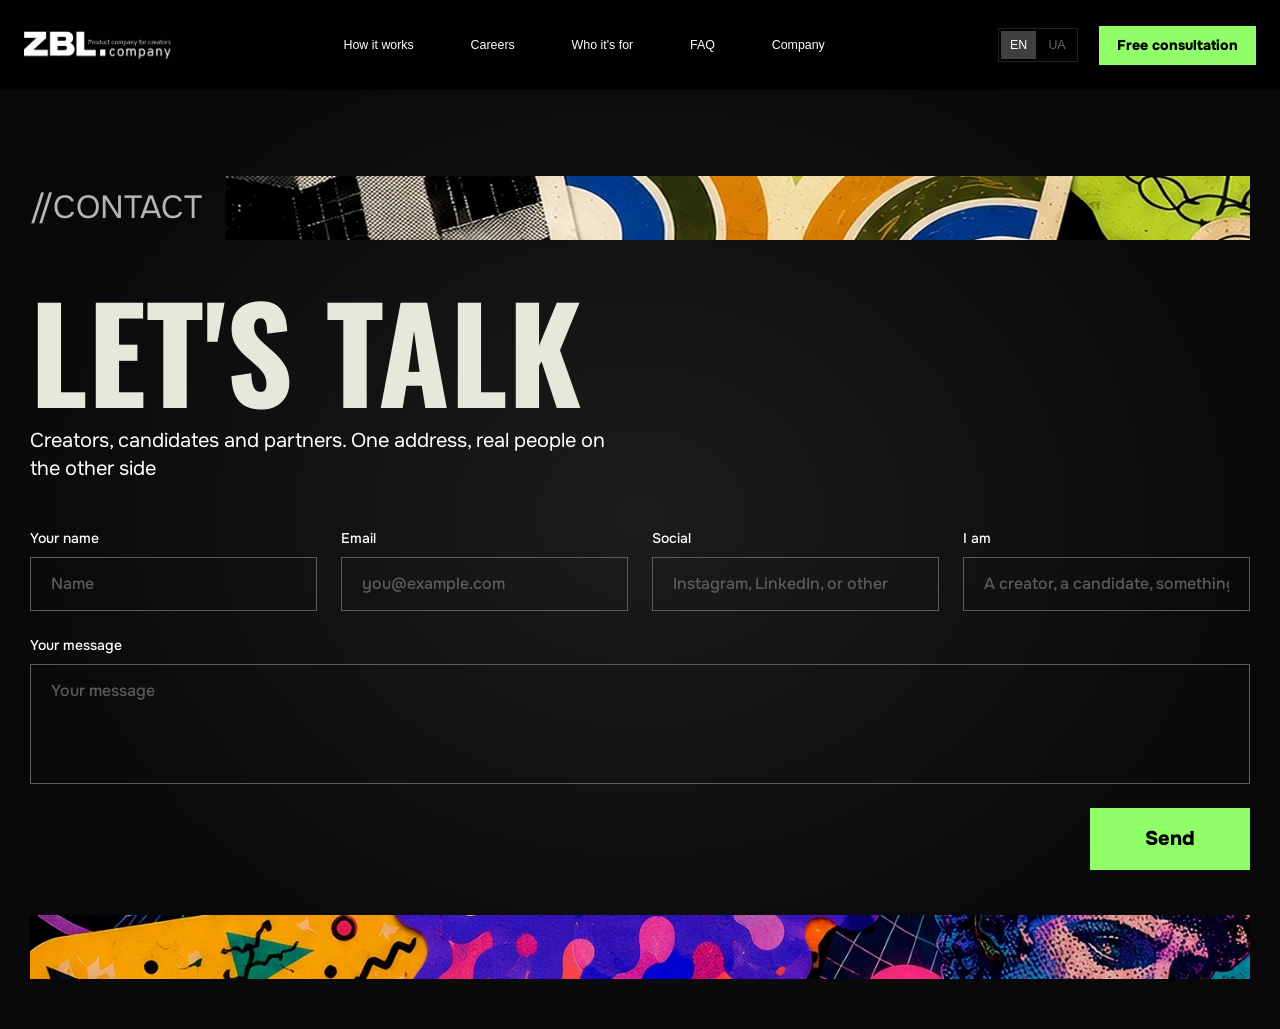
==== commit 70a71b0e: "dffd" ====
--- a/contact/index.html
+++ b/contact/index.html
@@ -5,7 +5,7 @@
     <meta name="viewport" content="width=device-width, initial-scale=1.0, viewport-fit=cover">
     <link rel="preconnect" href="https://fonts.googleapis.com">
     <link rel="preconnect" href="https://fonts.gstatic.com" crossorigin>
-    <link href="https://fonts.googleapis.com/css2?family=Onest:wght@400;700;800&family=Overpass:wght@300;400&family=Teko:wght@700&display=swap" rel="stylesheet">
+    <link href="https://fonts.googleapis.com/css2?family=Onest:wght@400;700;800&family=Overpass:wght@300;400&family=Oswald:wght@700&display=swap" rel="stylesheet">
     <link rel="stylesheet" href="../css/nullStyle.css">
     <link rel="stylesheet" href="../css/anim.css">
     <link rel="stylesheet" href="./css/main.css">
@@ -19,11 +19,11 @@
       
       <!-- Desktop Navigation -->
       <nav class="s1__nav">
-        <a href="#how_it_works" class="s1__nav-link">How it works</a>
-        <a href="#careers" class="s1__nav-link">Careers</a>
-        <a href="#who_for" class="s1__nav-link">Who it's for</a>
-        <a href="#faq" class="s1__nav-link">FAQ</a>
-        <a href="#company" class="s1__nav-link">Company</a>
+        <a href="/#how_it_works" class="s1__nav-link">How it works</a>
+        <a href="/#careers" class="s1__nav-link">Careers</a>
+        <a href="/#who_for" class="s1__nav-link">Who it's for</a>
+        <a href="/#faq" class="s1__nav-link">FAQ</a>
+        <a href="/#company" class="s1__nav-link">Company</a>
       </nav>
 
       <div class="s1__header-actions">
@@ -41,7 +41,50 @@
         </button>
       </div>
     </header>
+    <div class="s1__mobile-menu" id="mobileMenu">
+    
+    <!-- Шапка меню -->
+    <div class="s1__mobile-header">
+      <img src="../images/imgn7.webp" class="s1__mobile-brand" alt="">
+      <button class="s1__mobile-close" id="closeMobileMenu">
+        <span></span><span></span>
+      </button>
+    </div>
 
+    <!-- Навігація -->
+    <nav class="s1__mobile-nav">
+      <a href="/сontact" class="s1__mobile-link">
+        <span class="s1__mobile-link-text">Contact us</span>
+        <img src="../images/img8.webp" class="s1__mobile-link-square" alt="">
+      </a>
+      <a href="/#how_it_works" class="s1__mobile-link">
+        <span class="s1__mobile-link-text">How it works</span>
+        <img src="../images/img8.webp" class="s1__mobile-link-square" alt="">
+      </a>
+      <a href="/#careers" class="s1__mobile-link">
+        <span class="s1__mobile-link-text">Careers</span>
+        <img src="../images/img8.webp" class="s1__mobile-link-square" alt="">
+      </a>
+      <a href="/#who_for" class="s1__mobile-link">
+        <span class="s1__mobile-link-text">Who it's for</span>
+        <img src="../images/img8.webp" class="s1__mobile-link-square" alt="">
+      </a>
+      <a href="/#faq" class="s1__mobile-link">
+        <span class="s1__mobile-link-text">FAQ</span>
+        <img src="../images/img8.webp" class="s1__mobile-link-square" alt="">
+      </a>
+      <a href="/#company" class="s1__mobile-link">
+        <span class="s1__mobile-link-text">Company</span>
+        <img src="../images/img8.webp" class="s1__mobile-link-square" alt="">
+      </a>
+    </nav>
+
+    <!-- Перемикач мов -->
+    <div class="s1__mobile-lang-wrap">
+      <div class="s1__mobile-lang-btn s1__mobile-lang-btn--active">EN</div>
+      <div class="s1__mobile-lang-btn">ua</div>
+    </div>
+  </div>
 <section class="c-contact">
   <div class="c-contact__inner">
     
@@ -56,8 +99,17 @@
     <div class="c-contact__content">
       
       <div class="c-contact__text-wrap">
-        <h1 class="c-contact__title">let's talk</h1>
-        <p class="c-contact__desc">Creators, candidates and partners. One address, real people on the other side</p>
+        
+        <div class="c-contact__text-default" id="cDefaultText">
+          <h1 class="c-contact__title">let's talk</h1>
+          <p class="c-contact__desc">Creators, candidates and partners. One address, real people on the other side</p>
+        </div>
+
+        <div class="c-contact__text-success" id="cSuccessText" style="display: none;">
+          <h1 class="c-contact__title">Thank you!</h1>
+          <p class="c-contact__desc">Your email app should open with the request prefilled. If it didn't, write to <a href="mailto:info@zbl.agency" class="c-contact__link">info@zbl.agency</a></p>
+        </div>
+
       </div>
 
       <form class="c-contact__form" id="contactForm">
@@ -93,9 +145,6 @@
           <button type="submit" class="c-contact__btn" id="contactSubmitBtn">Send</button>
         </div>
         
-        <div class="c-contact__success-msg" id="contactSuccessMsg" style="display: none;">
-          ✅ Your message has been sent successfully!
-        </div>
       </form>
 
     </div>
--- a/css/nullStyle.css
+++ b/css/nullStyle.css
@@ -154,6 +154,12 @@
   justify-content: center;
 }
 
+@media(min-width: 864px){
+  .wrapper{
+    max-width: 1440px;
+  }
+}
+
 
 /* =========================================
    MOBILE BUTTON FLASH EFFECT
--- a/contact/css/main.css
+++ b/contact/css/main.css
@@ -76,7 +76,7 @@
 
 .c-contact__title {
   color: #E6E8DB;
-  font-family: 'Teko', sans-serif;
+  font-family: 'Oswald', sans-serif;
   font-weight: 700;
   text-transform: uppercase;
   margin: 0;
@@ -230,4 +230,33 @@
   .c-contact__success-msg {
     text-align: right;
   }
+}
+
+
+
+/* Перемикання станів тексту */
+.c-contact__text-default,
+.c-contact__text-success {
+  display: flex;
+  flex-direction: column;
+}
+
+.c-contact__link {
+  color: #91FF6A;
+  text-decoration: underline;
+}
+
+/* Стан успішної відправки для форми */
+.c-contact__form {
+  transition: opacity 0.4s ease; /* Плавно змінюємо прозорість */
+}
+
+.c-contact__form.is-success {
+  opacity: 0.55;
+  pointer-events: none; /* Відключаємо можливість клікати/редагувати форму після відправки */
+}
+
+/* Кнопка у стані Success (за бажанням, можна трохи змінити колір, але за макетом вона зелена) */
+.c-contact__btn.is-success {
+  text-transform: uppercase;
 }
--- a/css/main.css
+++ b/css/main.css
@@ -36,9 +36,11 @@
     justify-content: space-between;
     align-items: center;
     width: 100%;
+    max-width: 1440px;
     position: fixed;
     top: 0;
-    left: 0;
+    left: 50%;
+    transform: translateX(-50%);
     z-index: 99;
     
     /* Додаємо box-sizing, щоб висота рахувалася разом з паддінгами */
@@ -157,8 +159,8 @@
 }
 
 .s1__hero-line {
-  font-family: 'Teko', sans-serif;
-  font-size: clamp(48.6px, 15.18vw, 65px);
+  font-family: 'Oswald', sans-serif;
+  font-size: clamp(38.6px, 13.18vw, 55px);
   font-weight: 700;
   line-height: 0.85;
   text-transform: uppercase;
@@ -355,7 +357,7 @@
 
 .s1__mobile-link-text {
   color: #000;
-  font-family: 'Teko', sans-serif;
+  font-family: 'Oswald', sans-serif;
   font-weight: 700;
   font-size: clamp(30px, 9.34vw, 40px);
   text-transform: uppercase;
@@ -526,7 +528,7 @@
   }
 
   .s1__hero-line {
-    font-size: clamp(78px, 9.03vw, 130px);
+    font-size: clamp(68px, 7.03vw, 115px);
     line-height: 1;
     display: flex;
     align-items: center;
@@ -595,7 +597,7 @@
   font-variant-numeric: tabular-nums;
   text-align: center;
   color: #57CC2D;
-  font-family: 'Teko', sans-serif;
+  font-family: 'Oswald', sans-serif;
   font-weight: 700;
   text-transform: lowercase;
   
@@ -712,7 +714,7 @@
 
 .s3__title {
   color: #fff;
-  font-family: 'Teko', sans-serif;
+  font-family: 'Oswald', sans-serif;
   font-weight: 700;
   text-transform: uppercase;
   margin: 0;
@@ -761,7 +763,7 @@
 
 .s3__card-num {
   color: #fff;
-  font-family: 'Teko', sans-serif;
+  font-family: 'Oswald', sans-serif;
   font-weight: 700;
   letter-spacing: clamp(0.93px, 0.29vw, 1.28px);
   line-height: 1;
@@ -961,7 +963,7 @@
 }
 
 .s4__title {
-  font-family: 'Teko', sans-serif;
+  font-family: 'Oswald', sans-serif;
   color: #57CC2D;
   font-weight: 700;
   text-transform: uppercase;
@@ -971,7 +973,7 @@
 }
 
 .s4__subtitle {
-  font-family: 'Teko', sans-serif;
+  font-family: 'Oswald', sans-serif;
   color: #000;
   font-weight: 700;
   font-size: clamp(23.9px, 7.47vw, 32px);
@@ -1141,7 +1143,7 @@
   gap: clamp(24px, 7.47vw, 32px);
 }
 .s5__cta-header { display: flex; flex-direction: column; align-items: center; gap: clamp(6px, 1.87vw, 8px); width: 100%; }
-.s5__cta-title { color: #fff; font-family: 'Teko', sans-serif; font-weight: 700; text-align: center; margin: 0; font-size: clamp(37.5px, 11.68vw, 50px); line-height: 1; }
+.s5__cta-title { color: #fff; font-family: 'Oswald', sans-serif; font-weight: 700; text-align: center; margin: 0; font-size: clamp(37.5px, 11.68vw, 50px); line-height: 1; }
 .s5__cta-action { display: flex; flex-direction: column; align-items: center; gap: clamp(24px, 7.47vw, 32px); width: 100%; }
 .s5__cta-desc { color: #fff; font-weight: 400; text-align: center; margin: 0; font-size: clamp(18px, 5.6vw, 24px); }
 
@@ -1165,7 +1167,7 @@
 .s5__timeline-info { display: flex; flex-direction: column; gap: clamp(6px, 1.87vw, 8px); }
 .s5__timeline-header { display: flex; flex-direction: column; gap: clamp(6px, 1.87vw, 8px); }
 .s5__timeline-tag { color: #fff; opacity: 0.70; font-size: clamp(10.5px, 3.27vw, 14px); text-transform: uppercase; text-align: left; }
-.s5__timeline-title { color: #fff; font-family: 'Teko', sans-serif; font-weight: 700; margin: 0; font-size: clamp(37.5px, 11.68vw, 50px); line-height: 1; }
+.s5__timeline-title { color: #fff; font-family: 'Oswald', sans-serif; font-weight: 700; margin: 0; font-size: clamp(37.5px, 11.68vw, 50px); line-height: 1; }
 .s5__timeline-desc { color: #fff; opacity: 0.70; font-weight: 400; margin: 0; font-size: clamp(12px, 3.73vw, 16px); }
 
 
@@ -1314,7 +1316,6 @@
   .s5__btn { width: 100%; font-size: clamp(15px, 1.73vw, 20px); padding: clamp(12px, 1.38vw, 16px) clamp(41.2px, 4.77vw, 55px); }
 
   .s5__timeline {
-    max-width: 80%;
     margin: 0 auto;
     flex-direction: row; 
     align-items: flex-start;
@@ -1473,7 +1474,7 @@
 
 .s6__title {
   color: #57CC2D;
-  font-family: 'Teko', sans-serif;
+  font-family: 'Oswald', sans-serif;
   font-weight: 700;
   text-transform: uppercase;
   margin: 0;
@@ -1563,7 +1564,7 @@
   position: absolute;
   bottom: clamp(-5px, -4.6vw, -10px);
   color: #FDFDFD;
-  font-family: 'Teko', sans-serif;
+  font-family: 'Oswald', sans-serif;
   font-weight: 700;
   text-transform: uppercase;
   margin: 0;
@@ -1758,7 +1759,7 @@
 
 .s7__title {
   color: var(--s7-accent);
-  font-family: 'Teko', sans-serif;
+  font-family: 'Oswald', sans-serif;
   font-weight: 700;
   text-transform: uppercase;
   margin: 0;
@@ -1969,7 +1970,7 @@
 
 .s8__tag {
   color: #000;
-  font-family: 'Teko', sans-serif;
+  font-family: 'Oswald', sans-serif;
   font-weight: 700;
   text-transform: uppercase;
   text-align: center;
@@ -1981,7 +1982,7 @@
 
 .s8__title {
   color: #000;
-  font-family: 'Teko', sans-serif;
+  font-family: 'Oswald', sans-serif;
   font-weight: 700;
   text-transform: uppercase;
   text-align: center;
@@ -2111,7 +2112,7 @@
 
 .s9__title {
   color: #fff;
-  font-family: 'Teko', sans-serif;
+  font-family: 'Oswald', sans-serif;
   font-weight: 700;
   text-transform: uppercase;
   margin: 0;
@@ -2496,7 +2497,7 @@
 
 .s10__title {
   color: #fff;
-  font-family: 'Teko', sans-serif;
+  font-family: 'Oswald', sans-serif;
   font-weight: 700;
   text-transform: uppercase;
   margin: 0;
@@ -2942,4 +2943,3 @@
 }
 
 
-
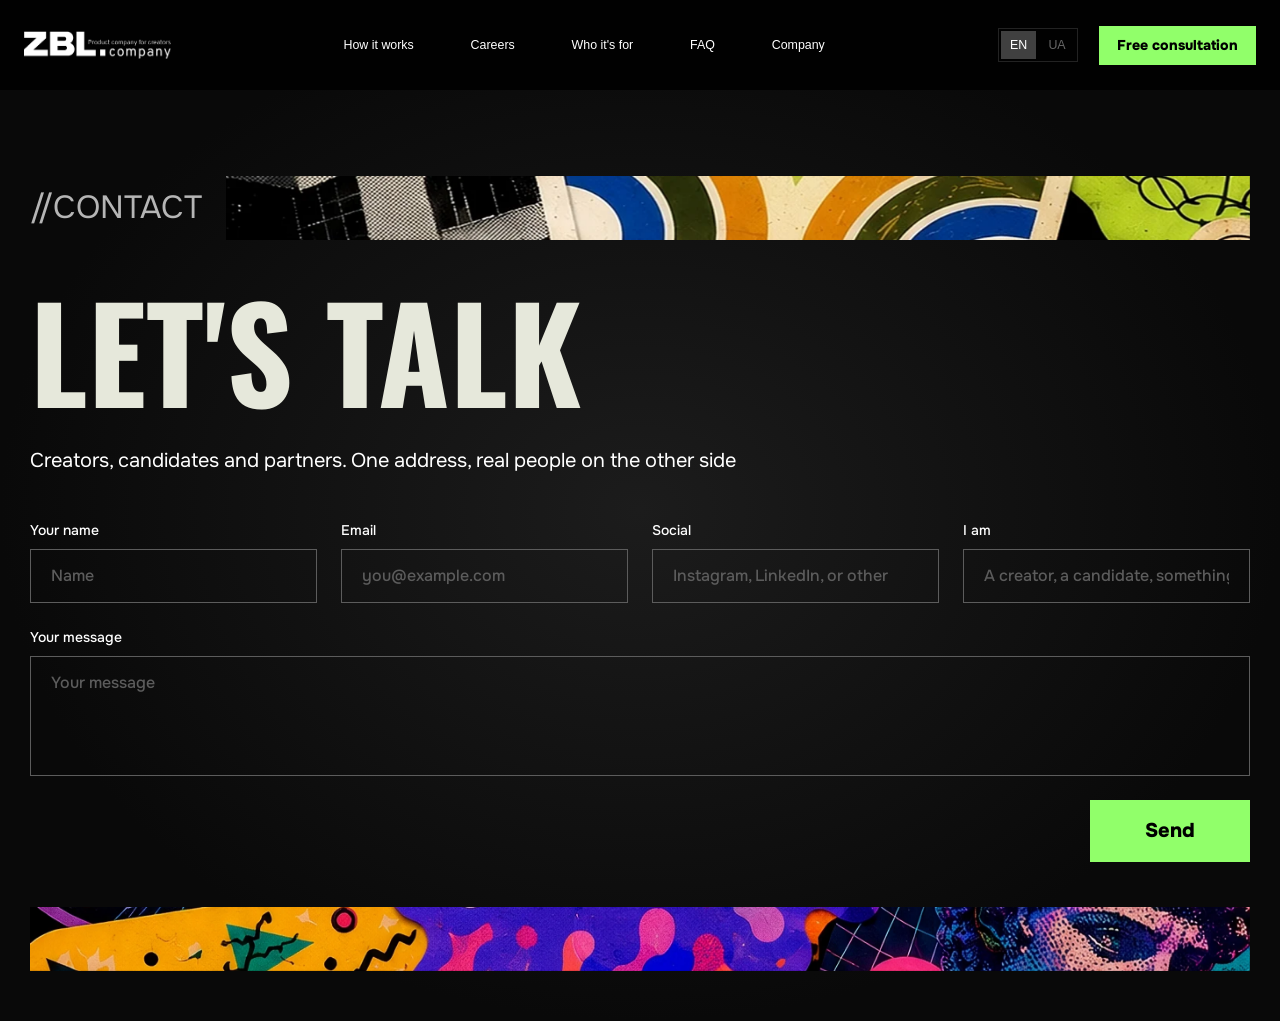
==== commit ad974c2b: "dffd" ====
--- a/contact/index.html
+++ b/contact/index.html
@@ -15,7 +15,8 @@
 <body>
     <div class="wrapper">
         <header class="s1__header">
-      <img class="s1__logo" src="../images/img1.webp" alt="ZBL Company">
+          <a href="/">
+      <img class="s1__logo" src="../images/img1.webp" alt="ZBL Company"></a>
       
       <!-- Desktop Navigation -->
       <nav class="s1__nav">
--- a/contact/css/main.css
+++ b/contact/css/main.css
@@ -91,7 +91,6 @@
   margin-top: clamp(8px, 2vw, 12px);
   font-size: clamp(16px, 3.7vw, 20px);
   line-height: 1.4;
-  max-width: 600px;
 }
 
 /* Форма */
@@ -259,4 +258,85 @@
 /* Кнопка у стані Success (за бажанням, можна трохи змінити колір, але за макетом вона зелена) */
 .c-contact__btn.is-success {
   text-transform: uppercase;
+}
+
+
+
+
+/* =========================================
+   Початкові стани (сховані)
+   ========================================= */
+
+.c-contact__tag {
+  opacity: 0;
+  transform: translateX(-50px);
+  transition: opacity 0.6s ease, transform 0.6s cubic-bezier(0.25, 1, 0.5, 1);
+  will-change: transform, opacity;
+}
+
+.c-contact__title {
+  opacity: 0;
+  transform: scale(0.9);
+  transition: opacity 0.6s ease, transform 0.6s cubic-bezier(0.175, 0.885, 0.32, 1.275);
+  will-change: transform, opacity;
+}
+
+/* Додали .c-contact__line-pic, якщо картинка у picture */
+.c-contact__desc,
+.c-contact__field,
+.c-contact__submit-wrap,
+.c-contact__line-pic,
+.c-contact__line-img {
+  opacity: 0;
+  transform: translateY(30px);
+  transition: opacity 0.5s ease, transform 0.5s ease;
+  will-change: transform, opacity;
+}
+
+/* =========================================
+   Анімовані стани (is-animated висить на .c-contact__inner)
+   ========================================= */
+
+.is-animated .c-contact__tag {
+  opacity: 1;
+  transform: translateX(0);
+  transition-delay: 0.1s;
+}
+
+.is-animated .c-contact__title {
+  opacity: 1;
+  transform: scale(1);
+  transition-delay: 0.3s;
+  padding-bottom: 20px;
+}
+
+.is-animated .c-contact__desc {
+  opacity: 1;
+  transform: translateY(0);
+  transition-delay: 0.5s;
+}
+
+.is-animated .c-contact__field:nth-child(1) { opacity: 1; transform: translateY(0); transition-delay: 0.6s; }
+.is-animated .c-contact__field:nth-child(2) { opacity: 1; transform: translateY(0); transition-delay: 0.7s; }
+.is-animated .c-contact__field:nth-child(3) { opacity: 1; transform: translateY(0); transition-delay: 0.8s; }
+.is-animated .c-contact__field:nth-child(4) { opacity: 1; transform: translateY(0); transition-delay: 0.9s; }
+
+.is-animated .c-contact__field--full {
+  opacity: 1;
+  transform: translateY(0);
+  transition-delay: 1.0s;
+}
+
+.is-animated .c-contact__submit-wrap {
+  opacity: 1;
+  transform: translateY(0);
+  transition-delay: 1.1s;
+}
+
+/* Анімація для обох картинок */
+.is-animated .c-contact__line-pic,
+.is-animated .c-contact__line-img {
+  opacity: 1;
+  transform: translateY(0);
+  transition-delay: 1.3s;
 }
--- a/css/main.css
+++ b/css/main.css
@@ -156,6 +156,7 @@
   display: block;
   width: 100%;
   position: relative;
+  gap: 20px;
 }
 
 .s1__hero-line {
